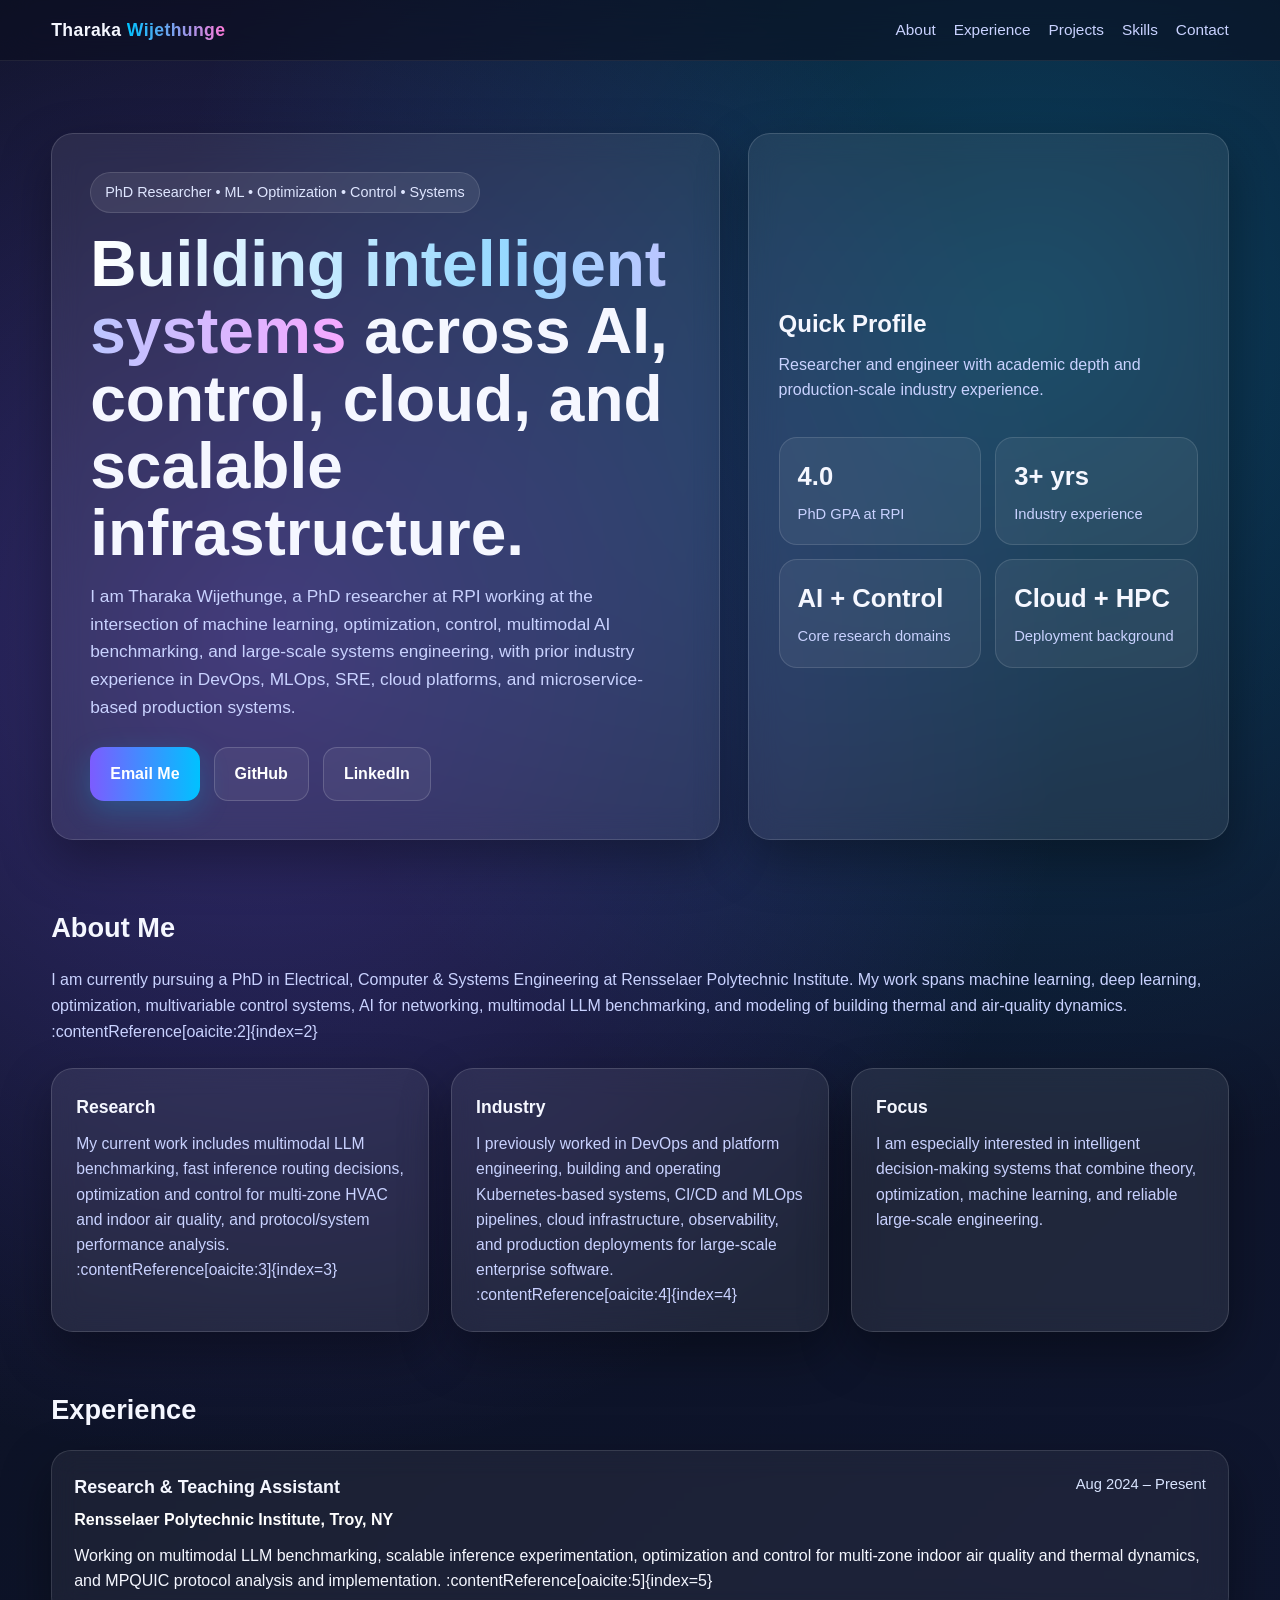
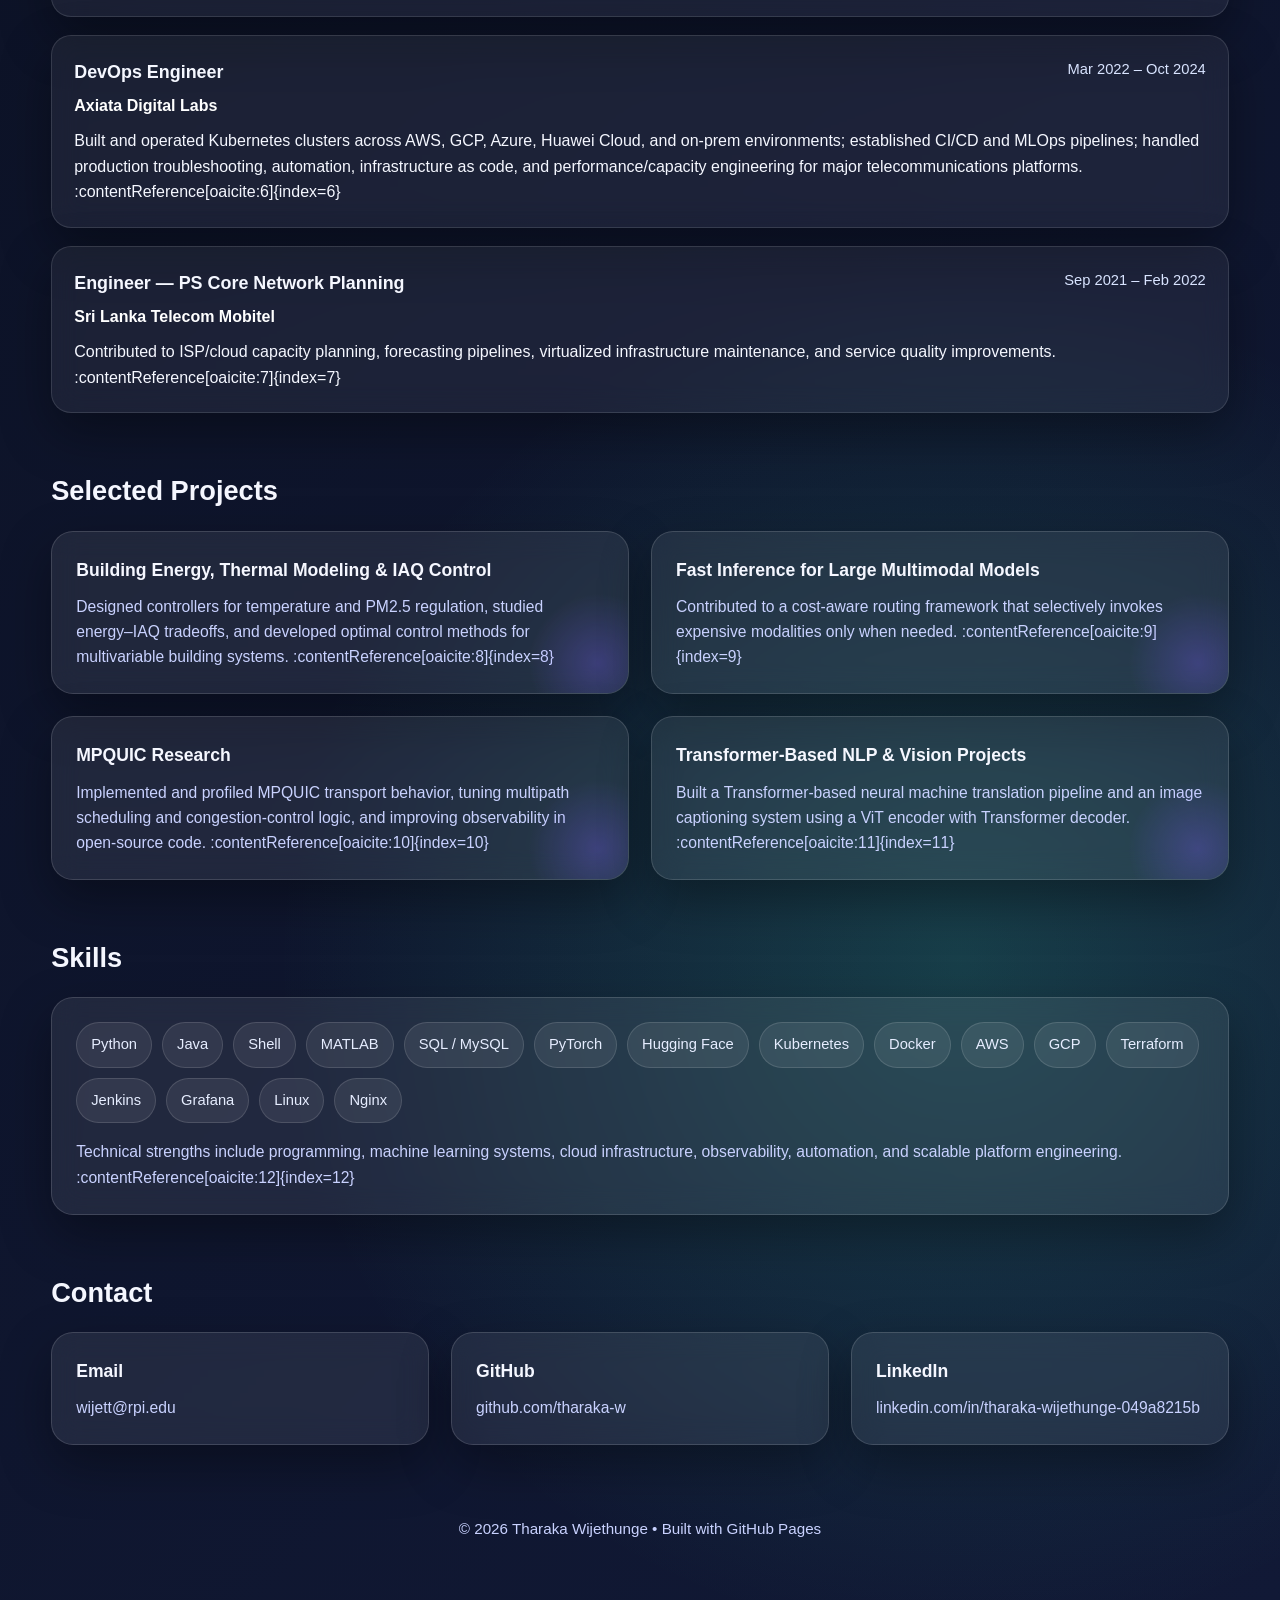
==== index.html @ ed86c592 "Create index.html" ====
<!DOCTYPE html>
<html lang="en">
<head>
  <meta charset="UTF-8" />
  <meta name="viewport" content="width=device-width, initial-scale=1.0" />
  <title>Tharaka Wijethunge | PhD Researcher</title>
  <meta name="description" content="Tharaka Wijethunge - PhD Researcher in machine learning, optimization, control, systems, and scalable AI/cloud platforms." />
  <style>
    * {
      margin: 0;
      padding: 0;
      box-sizing: border-box;
    }

    :root {
      --bg1: #0b1020;
      --bg2: #111936;
      --card: rgba(255, 255, 255, 0.08);
      --card-border: rgba(255, 255, 255, 0.14);
      --text: #f5f7ff;
      --muted: #c9d2ff;
      --accent1: #7c5cff;
      --accent2: #00c2ff;
      --accent3: #3cf2b8;
      --accent4: #ff7ad9;
      --shadow: 0 20px 50px rgba(0, 0, 0, 0.35);
      --radius: 22px;
      --maxw: 1180px;
    }

    body {
      font-family: Arial, Helvetica, sans-serif;
      color: var(--text);
      background:
        radial-gradient(circle at 20% 20%, rgba(124,92,255,0.35), transparent 30%),
        radial-gradient(circle at 80% 10%, rgba(0,194,255,0.25), transparent 28%),
        radial-gradient(circle at 75% 80%, rgba(60,242,184,0.18), transparent 25%),
        linear-gradient(135deg, var(--bg1), var(--bg2));
      min-height: 100vh;
      line-height: 1.6;
    }

    a {
      color: inherit;
      text-decoration: none;
    }

    .container {
      width: min(92%, var(--maxw));
      margin: 0 auto;
    }

    .nav {
      position: sticky;
      top: 0;
      z-index: 20;
      backdrop-filter: blur(16px);
      background: rgba(10, 14, 30, 0.55);
      border-bottom: 1px solid rgba(255,255,255,0.08);
    }

    .nav-inner {
      display: flex;
      justify-content: space-between;
      align-items: center;
      padding: 16px 0;
    }

    .brand {
      font-size: 1.1rem;
      font-weight: 700;
      letter-spacing: 0.4px;
    }

    .brand span {
      background: linear-gradient(90deg, var(--accent2), var(--accent4));
      -webkit-background-clip: text;
      -webkit-text-fill-color: transparent;
      background-clip: text;
    }

    .nav-links {
      display: flex;
      gap: 18px;
      flex-wrap: wrap;
      font-size: 0.96rem;
      color: var(--muted);
    }

    .nav-links a:hover {
      color: white;
    }

    .hero {
      padding: 72px 0 38px;
    }

    .hero-grid {
      display: grid;
      grid-template-columns: 1.25fr 0.9fr;
      gap: 28px;
      align-items: stretch;
    }

    .glass {
      background: var(--card);
      border: 1px solid var(--card-border);
      border-radius: var(--radius);
      box-shadow: var(--shadow);
      backdrop-filter: blur(14px);
    }

    .hero-card {
      padding: 38px;
    }

    .eyebrow {
      display: inline-block;
      padding: 8px 14px;
      border-radius: 999px;
      background: rgba(255,255,255,0.08);
      border: 1px solid rgba(255,255,255,0.12);
      color: #dfe6ff;
      font-size: 0.9rem;
      margin-bottom: 18px;
    }

    h1 {
      font-size: clamp(2.2rem, 5vw, 4.3rem);
      line-height: 1.05;
      margin-bottom: 16px;
    }

    .gradient {
      background: linear-gradient(90deg, #ffffff, #96d8ff, #f6a8ff);
      -webkit-background-clip: text;
      -webkit-text-fill-color: transparent;
      background-clip: text;
    }

    .subtitle {
      font-size: 1.08rem;
      color: var(--muted);
      max-width: 760px;
      margin-bottom: 26px;
    }

    .hero-buttons {
      display: flex;
      gap: 14px;
      flex-wrap: wrap;
      margin-top: 22px;
    }

    .btn {
      padding: 13px 20px;
      border-radius: 14px;
      font-weight: 700;
      display: inline-flex;
      align-items: center;
      gap: 8px;
      transition: 0.2s ease;
    }

    .btn-primary {
      background: linear-gradient(90deg, var(--accent1), var(--accent2));
      color: white;
      box-shadow: 0 10px 30px rgba(0, 194, 255, 0.22);
    }

    .btn-secondary {
      border: 1px solid rgba(255,255,255,0.16);
      background: rgba(255,255,255,0.06);
      color: white;
    }

    .btn:hover {
      transform: translateY(-2px);
    }

    .stats-card {
      padding: 30px;
      display: grid;
      align-content: center;
    }

    .mini-grid {
      display: grid;
      grid-template-columns: 1fr 1fr;
      gap: 14px;
      margin-top: 16px;
    }

    .mini {
      background: rgba(255,255,255,0.06);
      border: 1px solid rgba(255,255,255,0.12);
      border-radius: 18px;
      padding: 18px;
    }

    .mini h3 {
      font-size: 1.6rem;
      margin-bottom: 6px;
    }

    .mini p {
      color: var(--muted);
      font-size: 0.92rem;
    }

    .section {
      padding: 28px 0;
    }

    .section-title {
      font-size: 1.7rem;
      margin-bottom: 18px;
    }

    .section-sub {
      color: var(--muted);
      margin-bottom: 24px;
    }

    .grid-3 {
      display: grid;
      grid-template-columns: repeat(3, 1fr);
      gap: 22px;
    }

    .grid-2 {
      display: grid;
      grid-template-columns: repeat(2, 1fr);
      gap: 22px;
    }

    .card {
      padding: 24px;
    }

    .card h3 {
      margin-bottom: 10px;
      font-size: 1.1rem;
    }

    .card p, .card li {
      color: var(--muted);
      font-size: 0.98rem;
    }

    .card ul {
      padding-left: 18px;
      margin-top: 8px;
    }

    .timeline-item {
      padding: 22px;
      border-radius: 20px;
      background: rgba(255,255,255,0.06);
      border: 1px solid rgba(255,255,255,0.12);
    }

    .timeline-item + .timeline-item {
      margin-top: 18px;
    }

    .role {
      display: flex;
      justify-content: space-between;
      gap: 20px;
      flex-wrap: wrap;
      margin-bottom: 6px;
    }

    .role h3 {
      font-size: 1.12rem;
    }

    .role span {
      color: #d9e4ff;
      font-size: 0.92rem;
    }

    .org {
      color: #ffffff;
      font-weight: 700;
      margin-bottom: 10px;
    }

    .chips {
      display: flex;
      flex-wrap: wrap;
      gap: 10px;
    }

    .chip {
      padding: 10px 14px;
      border-radius: 999px;
      background: rgba(255,255,255,0.08);
      border: 1px solid rgba(255,255,255,0.13);
      color: #e6edff;
      font-size: 0.92rem;
    }

    .project {
      position: relative;
      overflow: hidden;
    }

    .project::after {
      content: "";
      position: absolute;
      inset: auto -40px -40px auto;
      width: 140px;
      height: 140px;
      background: radial-gradient(circle, rgba(124,92,255,0.28), transparent 70%);
      pointer-events: none;
    }

    .footer {
      padding: 44px 0 60px;
      text-align: center;
      color: var(--muted);
      font-size: 0.95rem;
    }

    @media (max-width: 920px) {
      .hero-grid,
      .grid-3,
      .grid-2 {
        grid-template-columns: 1fr;
      }

      .hero-card,
      .stats-card {
        padding: 26px;
      }

      .nav-inner {
        gap: 14px;
        flex-direction: column;
        align-items: flex-start;
      }
    }
  </style>
</head>
<body>

  <nav class="nav">
    <div class="container nav-inner">
      <div class="brand">Tharaka <span>Wijethunge</span></div>
      <div class="nav-links">
        <a href="#about">About</a>
        <a href="#experience">Experience</a>
        <a href="#projects">Projects</a>
        <a href="#skills">Skills</a>
        <a href="#contact">Contact</a>
      </div>
    </div>
  </nav>

  <header class="hero">
    <div class="container hero-grid">
      <div class="glass hero-card">
        <div class="eyebrow">PhD Researcher • ML • Optimization • Control • Systems</div>
        <h1><span class="gradient">Building intelligent systems</span> across AI, control, cloud, and scalable infrastructure.</h1>
        <p class="subtitle">
          I am Tharaka Wijethunge, a PhD researcher at RPI working at the intersection of machine learning,
          optimization, control, multimodal AI benchmarking, and large-scale systems engineering, with prior
          industry experience in DevOps, MLOps, SRE, cloud platforms, and microservice-based production systems.
        </p>
        <div class="hero-buttons">
          <a class="btn btn-primary" href="mailto:wijett@rpi.edu">Email Me</a>
          <a class="btn btn-secondary" href="https://github.com/tharaka-w" target="_blank">GitHub</a>
          <a class="btn btn-secondary" href="https://linkedin.com/in/tharaka-wijethunge-049a8215b" target="_blank">LinkedIn</a>
        </div>
      </div>

      <div class="glass stats-card">
        <h2 style="font-size:1.5rem; margin-bottom:8px;">Quick Profile</h2>
        <p style="color: var(--muted); margin-bottom:18px;">
          Researcher and engineer with academic depth and production-scale industry experience.
        </p>
        <div class="mini-grid">
          <div class="mini">
            <h3>4.0</h3>
            <p>PhD GPA at RPI</p>
          </div>
          <div class="mini">
            <h3>3+ yrs</h3>
            <p>Industry experience</p>
          </div>
          <div class="mini">
            <h3>AI + Control</h3>
            <p>Core research domains</p>
          </div>
          <div class="mini">
            <h3>Cloud + HPC</h3>
            <p>Deployment background</p>
          </div>
        </div>
      </div>
    </div>
  </header>

  <section class="section" id="about">
    <div class="container">
      <h2 class="section-title">About Me</h2>
      <p class="section-sub">
        I am currently pursuing a PhD in Electrical, Computer & Systems Engineering at Rensselaer Polytechnic Institute.
        My work spans machine learning, deep learning, optimization, multivariable control systems, AI for networking,
        multimodal LLM benchmarking, and modeling of building thermal and air-quality dynamics. :contentReference[oaicite:2]{index=2}
      </p>

      <div class="grid-3">
        <div class="glass card">
          <h3>Research</h3>
          <p>
            My current work includes multimodal LLM benchmarking, fast inference routing decisions, optimization and control
            for multi-zone HVAC and indoor air quality, and protocol/system performance analysis. :contentReference[oaicite:3]{index=3}
          </p>
        </div>
        <div class="glass card">
          <h3>Industry</h3>
          <p>
            I previously worked in DevOps and platform engineering, building and operating Kubernetes-based systems,
            CI/CD and MLOps pipelines, cloud infrastructure, observability, and production deployments for large-scale
            enterprise software. :contentReference[oaicite:4]{index=4}
          </p>
        </div>
        <div class="glass card">
          <h3>Focus</h3>
          <p>
            I am especially interested in intelligent decision-making systems that combine theory, optimization,
            machine learning, and reliable large-scale engineering.
          </p>
        </div>
      </div>
    </div>
  </section>

  <section class="section" id="experience">
    <div class="container">
      <h2 class="section-title">Experience</h2>

      <div class="timeline-item glass">
        <div class="role">
          <h3>Research & Teaching Assistant</h3>
          <span>Aug 2024 – Present</span>
        </div>
        <div class="org">Rensselaer Polytechnic Institute, Troy, NY</div>
        <p>
          Working on multimodal LLM benchmarking, scalable inference experimentation, optimization and control
          for multi-zone indoor air quality and thermal dynamics, and MPQUIC protocol analysis and implementation. :contentReference[oaicite:5]{index=5}
        </p>
      </div>

      <div class="timeline-item glass">
        <div class="role">
          <h3>DevOps Engineer</h3>
          <span>Mar 2022 – Oct 2024</span>
        </div>
        <div class="org">Axiata Digital Labs</div>
        <p>
          Built and operated Kubernetes clusters across AWS, GCP, Azure, Huawei Cloud, and on-prem environments;
          established CI/CD and MLOps pipelines; handled production troubleshooting, automation, infrastructure as code,
          and performance/capacity engineering for major telecommunications platforms. :contentReference[oaicite:6]{index=6}
        </p>
      </div>

      <div class="timeline-item glass">
        <div class="role">
          <h3>Engineer — PS Core Network Planning</h3>
          <span>Sep 2021 – Feb 2022</span>
        </div>
        <div class="org">Sri Lanka Telecom Mobitel</div>
        <p>
          Contributed to ISP/cloud capacity planning, forecasting pipelines, virtualized infrastructure maintenance,
          and service quality improvements. :contentReference[oaicite:7]{index=7}
        </p>
      </div>
    </div>
  </section>

  <section class="section" id="projects">
    <div class="container">
      <h2 class="section-title">Selected Projects</h2>
      <div class="grid-2">
        <div class="glass card project">
          <h3>Building Energy, Thermal Modeling & IAQ Control</h3>
          <p>
            Designed controllers for temperature and PM2.5 regulation, studied energy–IAQ tradeoffs,
            and developed optimal control methods for multivariable building systems. :contentReference[oaicite:8]{index=8}
          </p>
        </div>

        <div class="glass card project">
          <h3>Fast Inference for Large Multimodal Models</h3>
          <p>
            Contributed to a cost-aware routing framework that selectively invokes expensive modalities only when needed. :contentReference[oaicite:9]{index=9}
          </p>
        </div>

        <div class="glass card project">
          <h3>MPQUIC Research</h3>
          <p>
            Implemented and profiled MPQUIC transport behavior, tuning multipath scheduling and congestion-control logic,
            and improving observability in open-source code. :contentReference[oaicite:10]{index=10}
          </p>
        </div>

        <div class="glass card project">
          <h3>Transformer-Based NLP & Vision Projects</h3>
          <p>
            Built a Transformer-based neural machine translation pipeline and an image captioning system using
            a ViT encoder with Transformer decoder. :contentReference[oaicite:11]{index=11}
          </p>
        </div>
      </div>
    </div>
  </section>

  <section class="section" id="skills">
    <div class="container">
      <h2 class="section-title">Skills</h2>
      <div class="glass card">
        <div class="chips">
          <span class="chip">Python</span>
          <span class="chip">Java</span>
          <span class="chip">Shell</span>
          <span class="chip">MATLAB</span>
          <span class="chip">SQL / MySQL</span>
          <span class="chip">PyTorch</span>
          <span class="chip">Hugging Face</span>
          <span class="chip">Kubernetes</span>
          <span class="chip">Docker</span>
          <span class="chip">AWS</span>
          <span class="chip">GCP</span>
          <span class="chip">Terraform</span>
          <span class="chip">Jenkins</span>
          <span class="chip">Grafana</span>
          <span class="chip">Linux</span>
          <span class="chip">Nginx</span>
        </div>
        <p style="margin-top:16px;">
          Technical strengths include programming, machine learning systems, cloud infrastructure, observability,
          automation, and scalable platform engineering. :contentReference[oaicite:12]{index=12}
        </p>
      </div>
    </div>
  </section>

  <section class="section" id="contact">
    <div class="container">
      <h2 class="section-title">Contact</h2>
      <div class="grid-3">
        <div class="glass card">
          <h3>Email</h3>
          <p><a href="mailto:wijett@rpi.edu">wijett@rpi.edu</a></p>
        </div>
        <div class="glass card">
          <h3>GitHub</h3>
          <p><a href="https://github.com/tharaka-w" target="_blank">github.com/tharaka-w</a></p>
        </div>
        <div class="glass card">
          <h3>LinkedIn</h3>
          <p><a href="https://linkedin.com/in/tharaka-wijethunge-049a8215b" target="_blank">linkedin.com/in/tharaka-wijethunge-049a8215b</a></p>
        </div>
      </div>
    </div>
  </section>

  <footer class="footer">
    <div class="container">
      © 2026 Tharaka Wijethunge • Built with GitHub Pages
    </div>
  </footer>

</body>
</html>
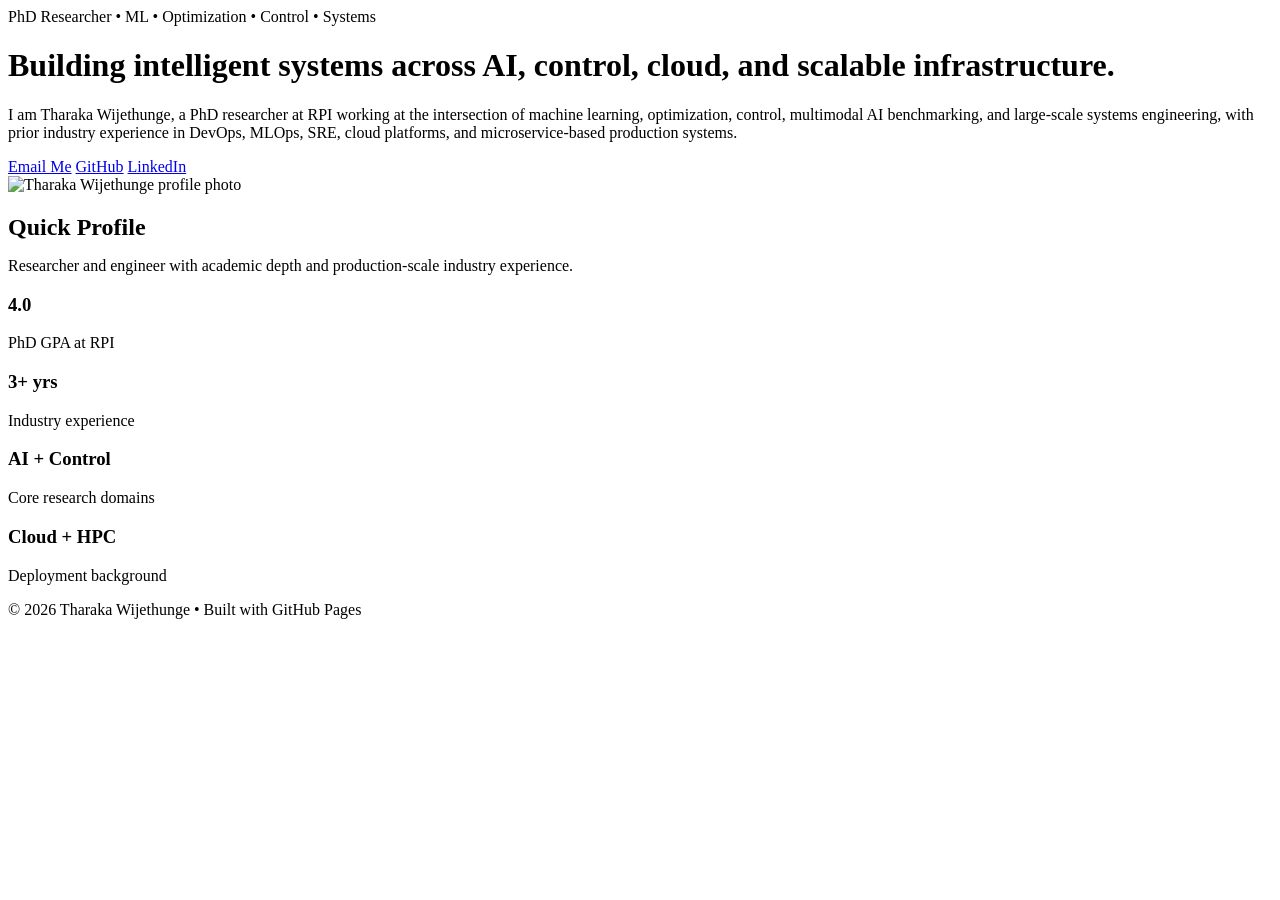
==== commit c2cd3a3f: "Add files via upload" ====
--- a/index.html
+++ b/index.html
@@ -4,360 +4,11 @@
   <meta charset="UTF-8" />
   <meta name="viewport" content="width=device-width, initial-scale=1.0" />
   <title>Tharaka Wijethunge | PhD Researcher</title>
-  <meta name="description" content="Tharaka Wijethunge - PhD Researcher in machine learning, optimization, control, systems, and scalable AI/cloud platforms." />
-  <style>
-    * {
-      margin: 0;
-      padding: 0;
-      box-sizing: border-box;
-    }
-
-    :root {
-      --bg1: #0b1020;
-      --bg2: #111936;
-      --card: rgba(255, 255, 255, 0.08);
-      --card-border: rgba(255, 255, 255, 0.14);
-      --text: #f5f7ff;
-      --muted: #c9d2ff;
-      --accent1: #7c5cff;
-      --accent2: #00c2ff;
-      --accent3: #3cf2b8;
-      --accent4: #ff7ad9;
-      --shadow: 0 20px 50px rgba(0, 0, 0, 0.35);
-      --radius: 22px;
-      --maxw: 1180px;
-    }
-
-    body {
-      font-family: Arial, Helvetica, sans-serif;
-      color: var(--text);
-      background:
-        radial-gradient(circle at 20% 20%, rgba(124,92,255,0.35), transparent 30%),
-        radial-gradient(circle at 80% 10%, rgba(0,194,255,0.25), transparent 28%),
-        radial-gradient(circle at 75% 80%, rgba(60,242,184,0.18), transparent 25%),
-        linear-gradient(135deg, var(--bg1), var(--bg2));
-      min-height: 100vh;
-      line-height: 1.6;
-    }
-
-    a {
-      color: inherit;
-      text-decoration: none;
-    }
-
-    .container {
-      width: min(92%, var(--maxw));
-      margin: 0 auto;
-    }
-
-    .nav {
-      position: sticky;
-      top: 0;
-      z-index: 20;
-      backdrop-filter: blur(16px);
-      background: rgba(10, 14, 30, 0.55);
-      border-bottom: 1px solid rgba(255,255,255,0.08);
-    }
-
-    .nav-inner {
-      display: flex;
-      justify-content: space-between;
-      align-items: center;
-      padding: 16px 0;
-    }
-
-    .brand {
-      font-size: 1.1rem;
-      font-weight: 700;
-      letter-spacing: 0.4px;
-    }
-
-    .brand span {
-      background: linear-gradient(90deg, var(--accent2), var(--accent4));
-      -webkit-background-clip: text;
-      -webkit-text-fill-color: transparent;
-      background-clip: text;
-    }
-
-    .nav-links {
-      display: flex;
-      gap: 18px;
-      flex-wrap: wrap;
-      font-size: 0.96rem;
-      color: var(--muted);
-    }
-
-    .nav-links a:hover {
-      color: white;
-    }
-
-    .hero {
-      padding: 72px 0 38px;
-    }
-
-    .hero-grid {
-      display: grid;
-      grid-template-columns: 1.25fr 0.9fr;
-      gap: 28px;
-      align-items: stretch;
-    }
-
-    .glass {
-      background: var(--card);
-      border: 1px solid var(--card-border);
-      border-radius: var(--radius);
-      box-shadow: var(--shadow);
-      backdrop-filter: blur(14px);
-    }
-
-    .hero-card {
-      padding: 38px;
-    }
-
-    .eyebrow {
-      display: inline-block;
-      padding: 8px 14px;
-      border-radius: 999px;
-      background: rgba(255,255,255,0.08);
-      border: 1px solid rgba(255,255,255,0.12);
-      color: #dfe6ff;
-      font-size: 0.9rem;
-      margin-bottom: 18px;
-    }
-
-    h1 {
-      font-size: clamp(2.2rem, 5vw, 4.3rem);
-      line-height: 1.05;
-      margin-bottom: 16px;
-    }
-
-    .gradient {
-      background: linear-gradient(90deg, #ffffff, #96d8ff, #f6a8ff);
-      -webkit-background-clip: text;
-      -webkit-text-fill-color: transparent;
-      background-clip: text;
-    }
-
-    .subtitle {
-      font-size: 1.08rem;
-      color: var(--muted);
-      max-width: 760px;
-      margin-bottom: 26px;
-    }
-
-    .hero-buttons {
-      display: flex;
-      gap: 14px;
-      flex-wrap: wrap;
-      margin-top: 22px;
-    }
-
-    .btn {
-      padding: 13px 20px;
-      border-radius: 14px;
-      font-weight: 700;
-      display: inline-flex;
-      align-items: center;
-      gap: 8px;
-      transition: 0.2s ease;
-    }
-
-    .btn-primary {
-      background: linear-gradient(90deg, var(--accent1), var(--accent2));
-      color: white;
-      box-shadow: 0 10px 30px rgba(0, 194, 255, 0.22);
-    }
-
-    .btn-secondary {
-      border: 1px solid rgba(255,255,255,0.16);
-      background: rgba(255,255,255,0.06);
-      color: white;
-    }
-
-    .btn:hover {
-      transform: translateY(-2px);
-    }
-
-    .stats-card {
-      padding: 30px;
-      display: grid;
-      align-content: center;
-    }
-
-    .mini-grid {
-      display: grid;
-      grid-template-columns: 1fr 1fr;
-      gap: 14px;
-      margin-top: 16px;
-    }
-
-    .mini {
-      background: rgba(255,255,255,0.06);
-      border: 1px solid rgba(255,255,255,0.12);
-      border-radius: 18px;
-      padding: 18px;
-    }
-
-    .mini h3 {
-      font-size: 1.6rem;
-      margin-bottom: 6px;
-    }
-
-    .mini p {
-      color: var(--muted);
-      font-size: 0.92rem;
-    }
-
-    .section {
-      padding: 28px 0;
-    }
-
-    .section-title {
-      font-size: 1.7rem;
-      margin-bottom: 18px;
-    }
-
-    .section-sub {
-      color: var(--muted);
-      margin-bottom: 24px;
-    }
-
-    .grid-3 {
-      display: grid;
-      grid-template-columns: repeat(3, 1fr);
-      gap: 22px;
-    }
-
-    .grid-2 {
-      display: grid;
-      grid-template-columns: repeat(2, 1fr);
-      gap: 22px;
-    }
-
-    .card {
-      padding: 24px;
-    }
-
-    .card h3 {
-      margin-bottom: 10px;
-      font-size: 1.1rem;
-    }
-
-    .card p, .card li {
-      color: var(--muted);
-      font-size: 0.98rem;
-    }
-
-    .card ul {
-      padding-left: 18px;
-      margin-top: 8px;
-    }
-
-    .timeline-item {
-      padding: 22px;
-      border-radius: 20px;
-      background: rgba(255,255,255,0.06);
-      border: 1px solid rgba(255,255,255,0.12);
-    }
-
-    .timeline-item + .timeline-item {
-      margin-top: 18px;
-    }
-
-    .role {
-      display: flex;
-      justify-content: space-between;
-      gap: 20px;
-      flex-wrap: wrap;
-      margin-bottom: 6px;
-    }
-
-    .role h3 {
-      font-size: 1.12rem;
-    }
-
-    .role span {
-      color: #d9e4ff;
-      font-size: 0.92rem;
-    }
-
-    .org {
-      color: #ffffff;
-      font-weight: 700;
-      margin-bottom: 10px;
-    }
-
-    .chips {
-      display: flex;
-      flex-wrap: wrap;
-      gap: 10px;
-    }
-
-    .chip {
-      padding: 10px 14px;
-      border-radius: 999px;
-      background: rgba(255,255,255,0.08);
-      border: 1px solid rgba(255,255,255,0.13);
-      color: #e6edff;
-      font-size: 0.92rem;
-    }
-
-    .project {
-      position: relative;
-      overflow: hidden;
-    }
-
-    .project::after {
-      content: "";
-      position: absolute;
-      inset: auto -40px -40px auto;
-      width: 140px;
-      height: 140px;
-      background: radial-gradient(circle, rgba(124,92,255,0.28), transparent 70%);
-      pointer-events: none;
-    }
-
-    .footer {
-      padding: 44px 0 60px;
-      text-align: center;
-      color: var(--muted);
-      font-size: 0.95rem;
-    }
-
-    @media (max-width: 920px) {
-      .hero-grid,
-      .grid-3,
-      .grid-2 {
-        grid-template-columns: 1fr;
-      }
-
-      .hero-card,
-      .stats-card {
-        padding: 26px;
-      }
-
-      .nav-inner {
-        gap: 14px;
-        flex-direction: column;
-        align-items: flex-start;
-      }
-    }
-  </style>
+  <meta name="description" content="Tharaka Wijethunge - PhD researcher in machine learning, optimization, control, systems, cloud, and scalable infrastructure." />
+  <link rel="stylesheet" href="css/styles.css" />
 </head>
 <body>
-
-  <nav class="nav">
-    <div class="container nav-inner">
-      <div class="brand">Tharaka <span>Wijethunge</span></div>
-      <div class="nav-links">
-        <a href="#about">About</a>
-        <a href="#experience">Experience</a>
-        <a href="#projects">Projects</a>
-        <a href="#skills">Skills</a>
-        <a href="#contact">Contact</a>
-      </div>
-    </div>
-  </nav>
+  <div id="site-nav"></div>
 
   <header class="hero">
     <div class="container hero-grid">
@@ -371,210 +22,48 @@
         </p>
         <div class="hero-buttons">
           <a class="btn btn-primary" href="mailto:wijett@rpi.edu">Email Me</a>
-          <a class="btn btn-secondary" href="https://github.com/tharaka-w" target="_blank">GitHub</a>
-          <a class="btn btn-secondary" href="https://linkedin.com/in/tharaka-wijethunge-049a8215b" target="_blank">LinkedIn</a>
+          <a class="btn btn-secondary" href="https://github.com/tharaka-w" target="_blank" rel="noopener">GitHub</a>
+          <a class="btn btn-secondary" href="https://linkedin.com/in/tharaka-wijethunge-049a8215b" target="_blank" rel="noopener">LinkedIn</a>
         </div>
       </div>
 
-      <div class="glass stats-card">
-        <h2 style="font-size:1.5rem; margin-bottom:8px;">Quick Profile</h2>
-        <p style="color: var(--muted); margin-bottom:18px;">
-          Researcher and engineer with academic depth and production-scale industry experience.
-        </p>
-        <div class="mini-grid">
-          <div class="mini">
-            <h3>4.0</h3>
-            <p>PhD GPA at RPI</p>
-          </div>
-          <div class="mini">
-            <h3>3+ yrs</h3>
-            <p>Industry experience</p>
-          </div>
-          <div class="mini">
-            <h3>AI + Control</h3>
-            <p>Core research domains</p>
-          </div>
-          <div class="mini">
-            <h3>Cloud + HPC</h3>
-            <p>Deployment background</p>
+      <div class="glass profile-card">
+        <div class="profile-photo-wrap">
+          <img class="profile-photo" src="assets/me.jpeg" alt="Tharaka Wijethunge profile photo" />
+        </div>
+        <div>
+          <h2 style="font-size:1.5rem; margin-bottom:8px;">Quick Profile</h2>
+          <p style="color: var(--muted); margin-bottom:18px;">
+            Researcher and engineer with academic depth and production-scale industry experience.
+          </p>
+          <div class="mini-grid">
+            <div class="mini">
+              <h3>4.0</h3>
+              <p>PhD GPA at RPI</p>
+            </div>
+            <div class="mini">
+              <h3>3+ yrs</h3>
+              <p>Industry experience</p>
+            </div>
+            <div class="mini">
+              <h3>AI + Control</h3>
+              <p>Core research domains</p>
+            </div>
+            <div class="mini">
+              <h3>Cloud + HPC</h3>
+              <p>Deployment background</p>
+            </div>
           </div>
         </div>
       </div>
     </div>
   </header>
 
-  <section class="section" id="about">
-    <div class="container">
-      <h2 class="section-title">About Me</h2>
-      <p class="section-sub">
-        I am currently pursuing a PhD in Electrical, Computer & Systems Engineering at Rensselaer Polytechnic Institute.
-        My work spans machine learning, deep learning, optimization, multivariable control systems, AI for networking,
-        multimodal LLM benchmarking, and modeling of building thermal and air-quality dynamics. :contentReference[oaicite:2]{index=2}
-      </p>
-
-      <div class="grid-3">
-        <div class="glass card">
-          <h3>Research</h3>
-          <p>
-            My current work includes multimodal LLM benchmarking, fast inference routing decisions, optimization and control
-            for multi-zone HVAC and indoor air quality, and protocol/system performance analysis. :contentReference[oaicite:3]{index=3}
-          </p>
-        </div>
-        <div class="glass card">
-          <h3>Industry</h3>
-          <p>
-            I previously worked in DevOps and platform engineering, building and operating Kubernetes-based systems,
-            CI/CD and MLOps pipelines, cloud infrastructure, observability, and production deployments for large-scale
-            enterprise software. :contentReference[oaicite:4]{index=4}
-          </p>
-        </div>
-        <div class="glass card">
-          <h3>Focus</h3>
-          <p>
-            I am especially interested in intelligent decision-making systems that combine theory, optimization,
-            machine learning, and reliable large-scale engineering.
-          </p>
-        </div>
-      </div>
-    </div>
-  </section>
-
-  <section class="section" id="experience">
-    <div class="container">
-      <h2 class="section-title">Experience</h2>
-
-      <div class="timeline-item glass">
-        <div class="role">
-          <h3>Research & Teaching Assistant</h3>
-          <span>Aug 2024 – Present</span>
-        </div>
-        <div class="org">Rensselaer Polytechnic Institute, Troy, NY</div>
-        <p>
-          Working on multimodal LLM benchmarking, scalable inference experimentation, optimization and control
-          for multi-zone indoor air quality and thermal dynamics, and MPQUIC protocol analysis and implementation. :contentReference[oaicite:5]{index=5}
-        </p>
-      </div>
-
-      <div class="timeline-item glass">
-        <div class="role">
-          <h3>DevOps Engineer</h3>
-          <span>Mar 2022 – Oct 2024</span>
-        </div>
-        <div class="org">Axiata Digital Labs</div>
-        <p>
-          Built and operated Kubernetes clusters across AWS, GCP, Azure, Huawei Cloud, and on-prem environments;
-          established CI/CD and MLOps pipelines; handled production troubleshooting, automation, infrastructure as code,
-          and performance/capacity engineering for major telecommunications platforms. :contentReference[oaicite:6]{index=6}
-        </p>
-      </div>
-
-      <div class="timeline-item glass">
-        <div class="role">
-          <h3>Engineer — PS Core Network Planning</h3>
-          <span>Sep 2021 – Feb 2022</span>
-        </div>
-        <div class="org">Sri Lanka Telecom Mobitel</div>
-        <p>
-          Contributed to ISP/cloud capacity planning, forecasting pipelines, virtualized infrastructure maintenance,
-          and service quality improvements. :contentReference[oaicite:7]{index=7}
-        </p>
-      </div>
-    </div>
-  </section>
-
-  <section class="section" id="projects">
-    <div class="container">
-      <h2 class="section-title">Selected Projects</h2>
-      <div class="grid-2">
-        <div class="glass card project">
-          <h3>Building Energy, Thermal Modeling & IAQ Control</h3>
-          <p>
-            Designed controllers for temperature and PM2.5 regulation, studied energy–IAQ tradeoffs,
-            and developed optimal control methods for multivariable building systems. :contentReference[oaicite:8]{index=8}
-          </p>
-        </div>
-
-        <div class="glass card project">
-          <h3>Fast Inference for Large Multimodal Models</h3>
-          <p>
-            Contributed to a cost-aware routing framework that selectively invokes expensive modalities only when needed. :contentReference[oaicite:9]{index=9}
-          </p>
-        </div>
-
-        <div class="glass card project">
-          <h3>MPQUIC Research</h3>
-          <p>
-            Implemented and profiled MPQUIC transport behavior, tuning multipath scheduling and congestion-control logic,
-            and improving observability in open-source code. :contentReference[oaicite:10]{index=10}
-          </p>
-        </div>
-
-        <div class="glass card project">
-          <h3>Transformer-Based NLP & Vision Projects</h3>
-          <p>
-            Built a Transformer-based neural machine translation pipeline and an image captioning system using
-            a ViT encoder with Transformer decoder. :contentReference[oaicite:11]{index=11}
-          </p>
-        </div>
-      </div>
-    </div>
-  </section>
-
-  <section class="section" id="skills">
-    <div class="container">
-      <h2 class="section-title">Skills</h2>
-      <div class="glass card">
-        <div class="chips">
-          <span class="chip">Python</span>
-          <span class="chip">Java</span>
-          <span class="chip">Shell</span>
-          <span class="chip">MATLAB</span>
-          <span class="chip">SQL / MySQL</span>
-          <span class="chip">PyTorch</span>
-          <span class="chip">Hugging Face</span>
-          <span class="chip">Kubernetes</span>
-          <span class="chip">Docker</span>
-          <span class="chip">AWS</span>
-          <span class="chip">GCP</span>
-          <span class="chip">Terraform</span>
-          <span class="chip">Jenkins</span>
-          <span class="chip">Grafana</span>
-          <span class="chip">Linux</span>
-          <span class="chip">Nginx</span>
-        </div>
-        <p style="margin-top:16px;">
-          Technical strengths include programming, machine learning systems, cloud infrastructure, observability,
-          automation, and scalable platform engineering. :contentReference[oaicite:12]{index=12}
-        </p>
-      </div>
-    </div>
-  </section>
-
-  <section class="section" id="contact">
-    <div class="container">
-      <h2 class="section-title">Contact</h2>
-      <div class="grid-3">
-        <div class="glass card">
-          <h3>Email</h3>
-          <p><a href="mailto:wijett@rpi.edu">wijett@rpi.edu</a></p>
-        </div>
-        <div class="glass card">
-          <h3>GitHub</h3>
-          <p><a href="https://github.com/tharaka-w" target="_blank">github.com/tharaka-w</a></p>
-        </div>
-        <div class="glass card">
-          <h3>LinkedIn</h3>
-          <p><a href="https://linkedin.com/in/tharaka-wijethunge-049a8215b" target="_blank">linkedin.com/in/tharaka-wijethunge-049a8215b</a></p>
-        </div>
-      </div>
-    </div>
-  </section>
-
   <footer class="footer">
-    <div class="container">
-      © 2026 Tharaka Wijethunge • Built with GitHub Pages
-    </div>
+    <div class="container">© 2026 Tharaka Wijethunge • Built with GitHub Pages</div>
   </footer>
 
+  <script src="js/navbar.js"></script>
+  <script src="js/main.js"></script>
 </body>
 </html>
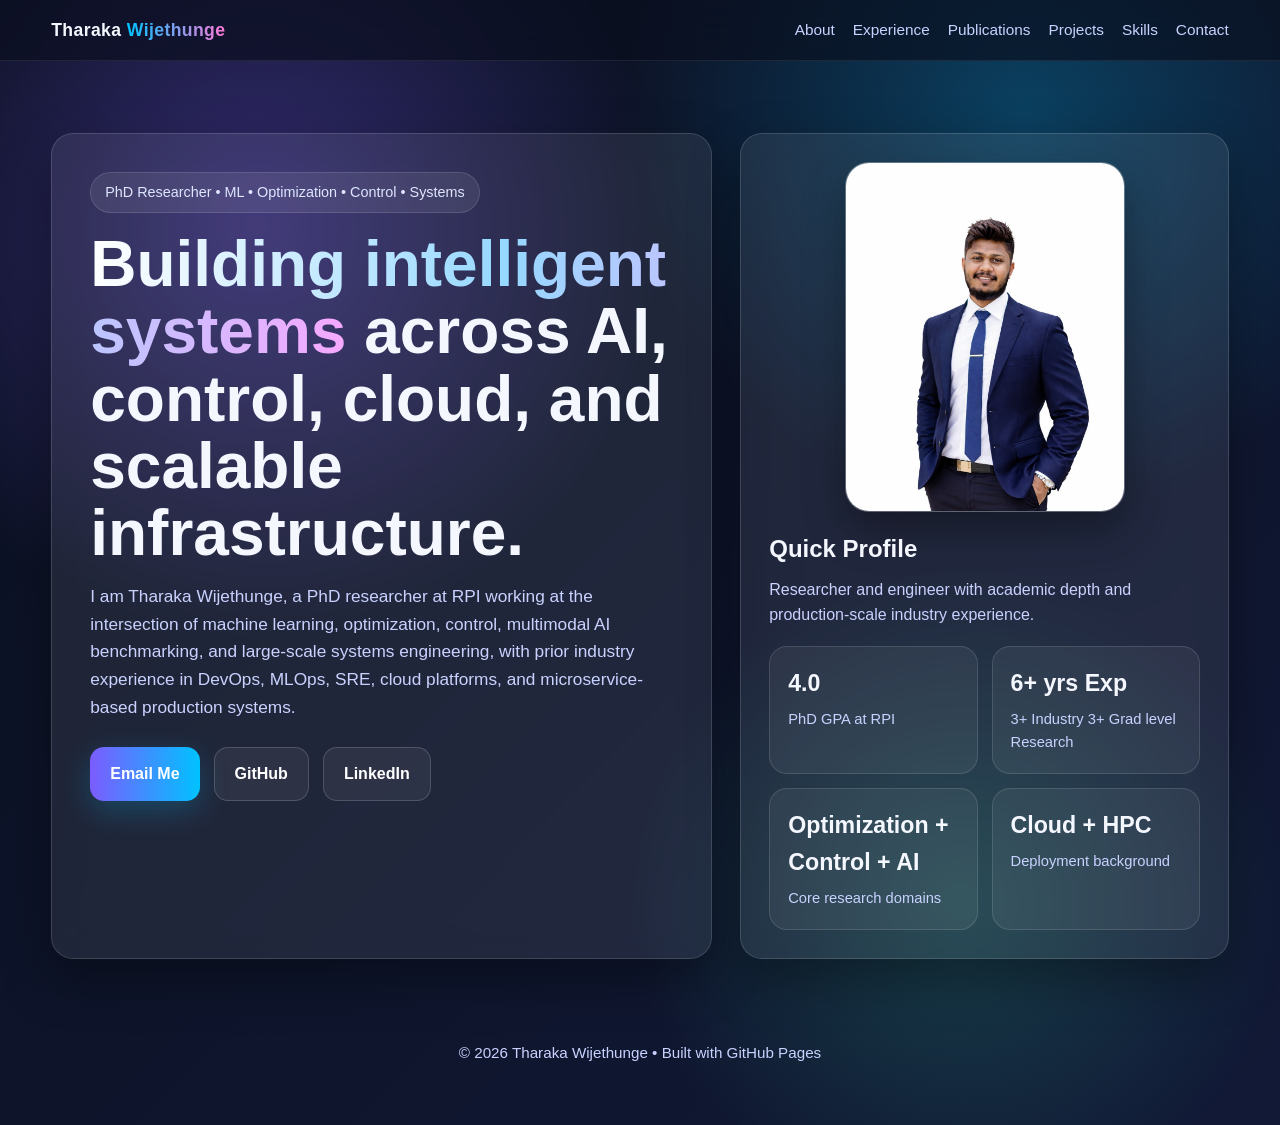
==== commit 71edf762: "Update index.html" ====
--- a/index.html
+++ b/index.html
@@ -42,11 +42,11 @@
               <p>PhD GPA at RPI</p>
             </div>
             <div class="mini">
-              <h3>3+ yrs</h3>
-              <p>Industry experience</p>
+              <h3>6+ yrs Exp</h3>
+              <p>3+ Industry 3+ Grad level Research</p>
             </div>
             <div class="mini">
-              <h3>AI + Control</h3>
+              <h3>Optimization + Control + AI</h3>
               <p>Core research domains</p>
             </div>
             <div class="mini">
--- a/css/styles.css
+++ b/css/styles.css
@@ -0,0 +1,367 @@
+* {
+  margin: 0;
+  padding: 0;
+  box-sizing: border-box;
+}
+
+:root {
+  --bg1: #0b1020;
+  --bg2: #111936;
+  --card: rgba(255, 255, 255, 0.08);
+  --card-border: rgba(255, 255, 255, 0.14);
+  --text: #f5f7ff;
+  --muted: #c9d2ff;
+  --accent1: #7c5cff;
+  --accent2: #00c2ff;
+  --accent3: #3cf2b8;
+  --accent4: #ff7ad9;
+  --shadow: 0 20px 50px rgba(0, 0, 0, 0.35);
+  --radius: 22px;
+  --maxw: 1180px;
+}
+
+body {
+  font-family: Arial, Helvetica, sans-serif;
+  color: var(--text);
+  background:
+    radial-gradient(circle at 20% 20%, rgba(124,92,255,0.35), transparent 30%),
+    radial-gradient(circle at 80% 10%, rgba(0,194,255,0.25), transparent 28%),
+    radial-gradient(circle at 75% 80%, rgba(60,242,184,0.18), transparent 25%),
+    linear-gradient(135deg, var(--bg1), var(--bg2));
+  min-height: 100vh;
+  line-height: 1.6;
+}
+
+a {
+  color: inherit;
+  text-decoration: none;
+}
+
+.container {
+  width: min(92%, var(--maxw));
+  margin: 0 auto;
+}
+
+.nav {
+  position: sticky;
+  top: 0;
+  z-index: 20;
+  backdrop-filter: blur(16px);
+  background: rgba(10, 14, 30, 0.65);
+  border-bottom: 1px solid rgba(255,255,255,0.08);
+}
+
+.nav-inner {
+  display: flex;
+  justify-content: space-between;
+  align-items: center;
+  padding: 16px 0;
+}
+
+.brand {
+  font-size: 1.1rem;
+  font-weight: 700;
+  letter-spacing: 0.4px;
+}
+
+.brand span {
+  background: linear-gradient(90deg, var(--accent2), var(--accent4));
+  -webkit-background-clip: text;
+  -webkit-text-fill-color: transparent;
+  background-clip: text;
+}
+
+.nav-links {
+  display: flex;
+  gap: 18px;
+  flex-wrap: wrap;
+  font-size: 0.96rem;
+  color: var(--muted);
+}
+
+.nav-links a:hover,
+.nav-links a.active {
+  color: white;
+}
+
+.hero {
+  padding: 72px 0 38px;
+}
+
+.hero-grid {
+  display: grid;
+  grid-template-columns: 1.15fr 0.85fr;
+  gap: 28px;
+  align-items: stretch;
+}
+
+.glass {
+  background: var(--card);
+  border: 1px solid var(--card-border);
+  border-radius: var(--radius);
+  box-shadow: var(--shadow);
+  backdrop-filter: blur(14px);
+}
+
+.hero-card {
+  padding: 38px;
+}
+
+.eyebrow {
+  display: inline-block;
+  padding: 8px 14px;
+  border-radius: 999px;
+  background: rgba(255,255,255,0.08);
+  border: 1px solid rgba(255,255,255,0.12);
+  color: #dfe6ff;
+  font-size: 0.9rem;
+  margin-bottom: 18px;
+}
+
+h1 {
+  font-size: clamp(2.2rem, 5vw, 4.1rem);
+  line-height: 1.05;
+  margin-bottom: 16px;
+}
+
+.gradient {
+  background: linear-gradient(90deg, #ffffff, #96d8ff, #f6a8ff);
+  -webkit-background-clip: text;
+  -webkit-text-fill-color: transparent;
+  background-clip: text;
+}
+
+.subtitle {
+  font-size: 1.08rem;
+  color: var(--muted);
+  max-width: 760px;
+  margin-bottom: 26px;
+}
+
+.hero-buttons {
+  display: flex;
+  gap: 14px;
+  flex-wrap: wrap;
+  margin-top: 22px;
+}
+
+.btn {
+  padding: 13px 20px;
+  border-radius: 14px;
+  font-weight: 700;
+  display: inline-flex;
+  align-items: center;
+  gap: 8px;
+  transition: 0.2s ease;
+}
+
+.btn-primary {
+  background: linear-gradient(90deg, var(--accent1), var(--accent2));
+  color: white;
+  box-shadow: 0 10px 30px rgba(0, 194, 255, 0.22);
+}
+
+.btn-secondary {
+  border: 1px solid rgba(255,255,255,0.16);
+  background: rgba(255,255,255,0.06);
+  color: white;
+}
+
+.btn:hover {
+  transform: translateY(-2px);
+}
+
+.profile-card {
+  padding: 28px;
+  display: grid;
+  gap: 18px;
+  align-content: center;
+}
+
+.profile-photo-wrap {
+  display: flex;
+  justify-content: center;
+}
+
+.profile-photo {
+  width: min(280px, 100%);
+  aspect-ratio: 4 / 5;
+  object-fit: cover;
+  object-position: center top;
+  border-radius: 24px;
+  border: 1px solid rgba(255,255,255,0.22);
+  box-shadow: 0 18px 40px rgba(0,0,0,0.35);
+  background: rgba(255,255,255,0.08);
+}
+
+.mini-grid {
+  display: grid;
+  grid-template-columns: 1fr 1fr;
+  gap: 14px;
+}
+
+.mini {
+  background: rgba(255,255,255,0.06);
+  border: 1px solid rgba(255,255,255,0.12);
+  border-radius: 18px;
+  padding: 18px;
+}
+
+.mini h3 {
+  font-size: 1.45rem;
+  margin-bottom: 6px;
+}
+
+.mini p {
+  color: var(--muted);
+  font-size: 0.92rem;
+}
+
+.section {
+  padding: 42px 0;
+}
+
+.page-section {
+  padding-top: 58px;
+  min-height: calc(100vh - 160px);
+}
+
+.section-title {
+  font-size: clamp(1.8rem, 4vw, 3rem);
+  margin-bottom: 14px;
+}
+
+.section-sub {
+  color: var(--muted);
+  margin-bottom: 24px;
+  max-width: 900px;
+}
+
+.grid-3 {
+  display: grid;
+  grid-template-columns: repeat(3, 1fr);
+  gap: 22px;
+}
+
+.grid-2 {
+  display: grid;
+  grid-template-columns: repeat(2, 1fr);
+  gap: 22px;
+}
+
+.card {
+  padding: 24px;
+  margin-bottom: 18px;
+}
+
+.card h3 {
+  margin-bottom: 10px;
+  font-size: 1.1rem;
+}
+
+.card p,
+.card li {
+  color: var(--muted);
+  font-size: 0.98rem;
+}
+
+.card ul {
+  padding-left: 18px;
+  margin-top: 8px;
+}
+
+.timeline-item {
+  padding: 22px;
+  border-radius: 20px;
+  background: rgba(255,255,255,0.06);
+  border: 1px solid rgba(255,255,255,0.12);
+}
+
+.timeline-item + .timeline-item {
+  margin-top: 18px;
+}
+
+.role {
+  display: flex;
+  justify-content: space-between;
+  gap: 20px;
+  flex-wrap: wrap;
+  margin-bottom: 6px;
+}
+
+.role h3 {
+  font-size: 1.12rem;
+}
+
+.role span {
+  color: #d9e4ff;
+  font-size: 0.92rem;
+}
+
+.org {
+  color: #ffffff;
+  font-weight: 700;
+  margin-bottom: 10px;
+}
+
+.chips {
+  display: flex;
+  flex-wrap: wrap;
+  gap: 10px;
+}
+
+.chip {
+  padding: 10px 14px;
+  border-radius: 999px;
+  background: rgba(255,255,255,0.08);
+  border: 1px solid rgba(255,255,255,0.13);
+  color: #e6edff;
+  font-size: 0.92rem;
+}
+
+.project {
+  position: relative;
+  overflow: hidden;
+}
+
+.project::after {
+  content: "";
+  position: absolute;
+  inset: auto -40px -40px auto;
+  width: 140px;
+  height: 140px;
+  background: radial-gradient(circle, rgba(124,92,255,0.28), transparent 70%);
+  pointer-events: none;
+}
+
+.pub-meta {
+  color: #ffffff;
+  font-weight: 700;
+  margin-bottom: 8px;
+}
+
+.footer {
+  padding: 44px 0 60px;
+  text-align: center;
+  color: var(--muted);
+  font-size: 0.95rem;
+}
+
+@media (max-width: 920px) {
+  .hero-grid,
+  .grid-3,
+  .grid-2 {
+    grid-template-columns: 1fr;
+  }
+
+  .hero-card,
+  .profile-card {
+    padding: 26px;
+  }
+
+  .nav-inner {
+    gap: 14px;
+    flex-direction: column;
+    align-items: flex-start;
+  }
+}
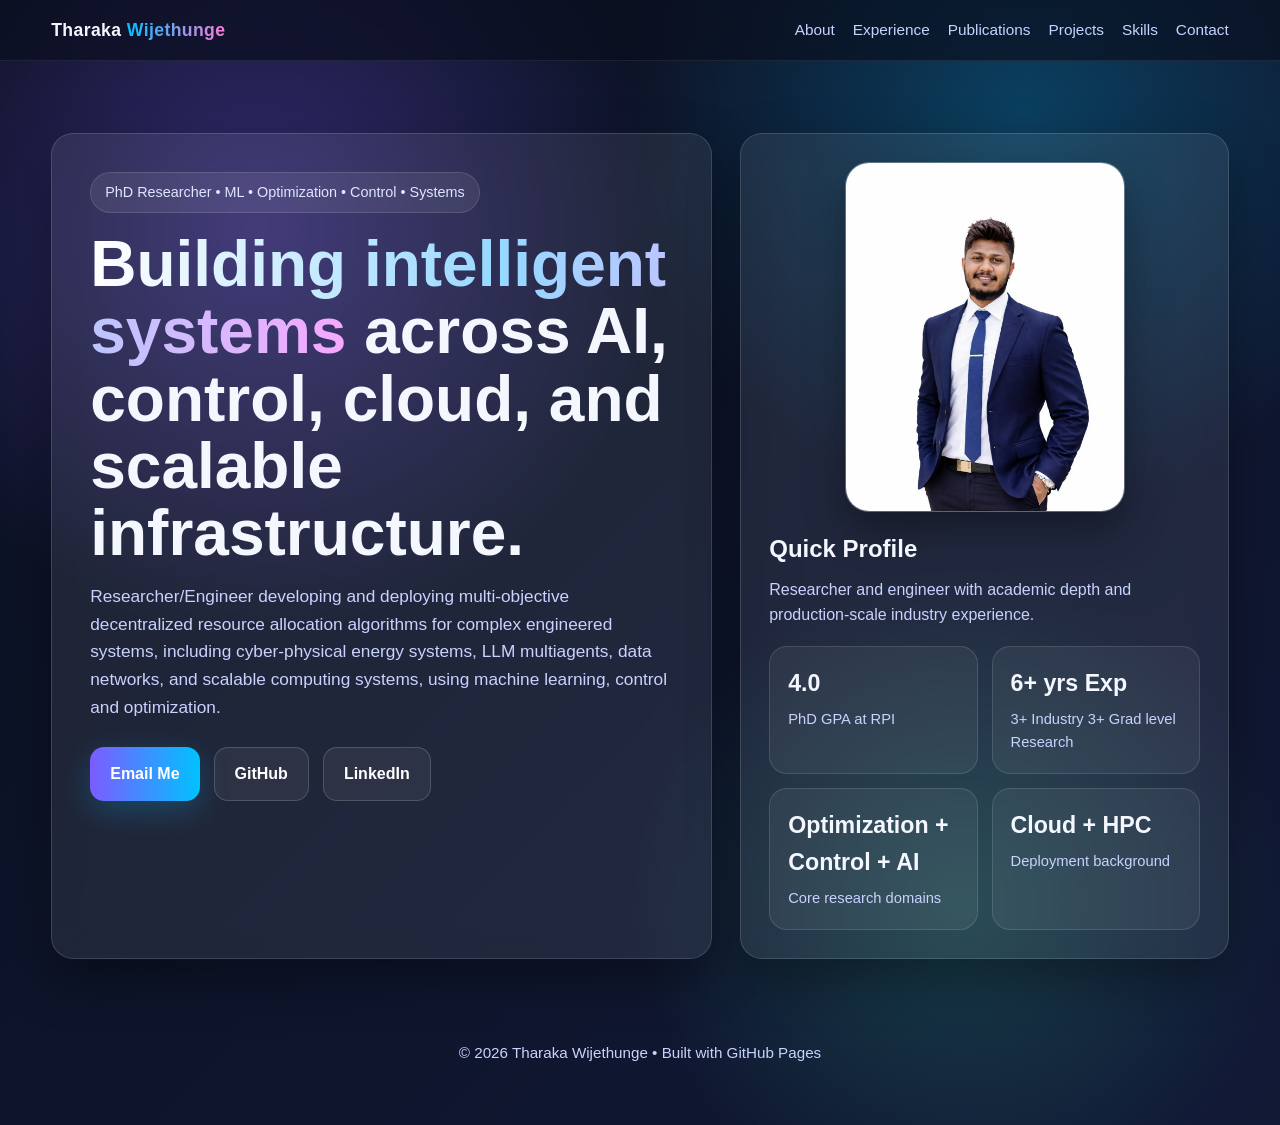
==== commit c1befa00: "Update index.html" ====
--- a/index.html
+++ b/index.html
@@ -16,9 +16,7 @@
         <div class="eyebrow">PhD Researcher • ML • Optimization • Control • Systems</div>
         <h1><span class="gradient">Building intelligent systems</span> across AI, control, cloud, and scalable infrastructure.</h1>
         <p class="subtitle">
-          I am Tharaka Wijethunge, a PhD researcher at RPI working at the intersection of machine learning,
-          optimization, control, multimodal AI benchmarking, and large-scale systems engineering, with prior
-          industry experience in DevOps, MLOps, SRE, cloud platforms, and microservice-based production systems.
+          Researcher/Engineer developing and deploying multi-objective decentralized resource allocation algorithms for complex engineered systems, including cyber-physical energy systems, LLM multiagents, data networks, and scalable computing systems, using machine learning, control and optimization. 
         </p>
         <div class="hero-buttons">
           <a class="btn btn-primary" href="mailto:wijett@rpi.edu">Email Me</a>
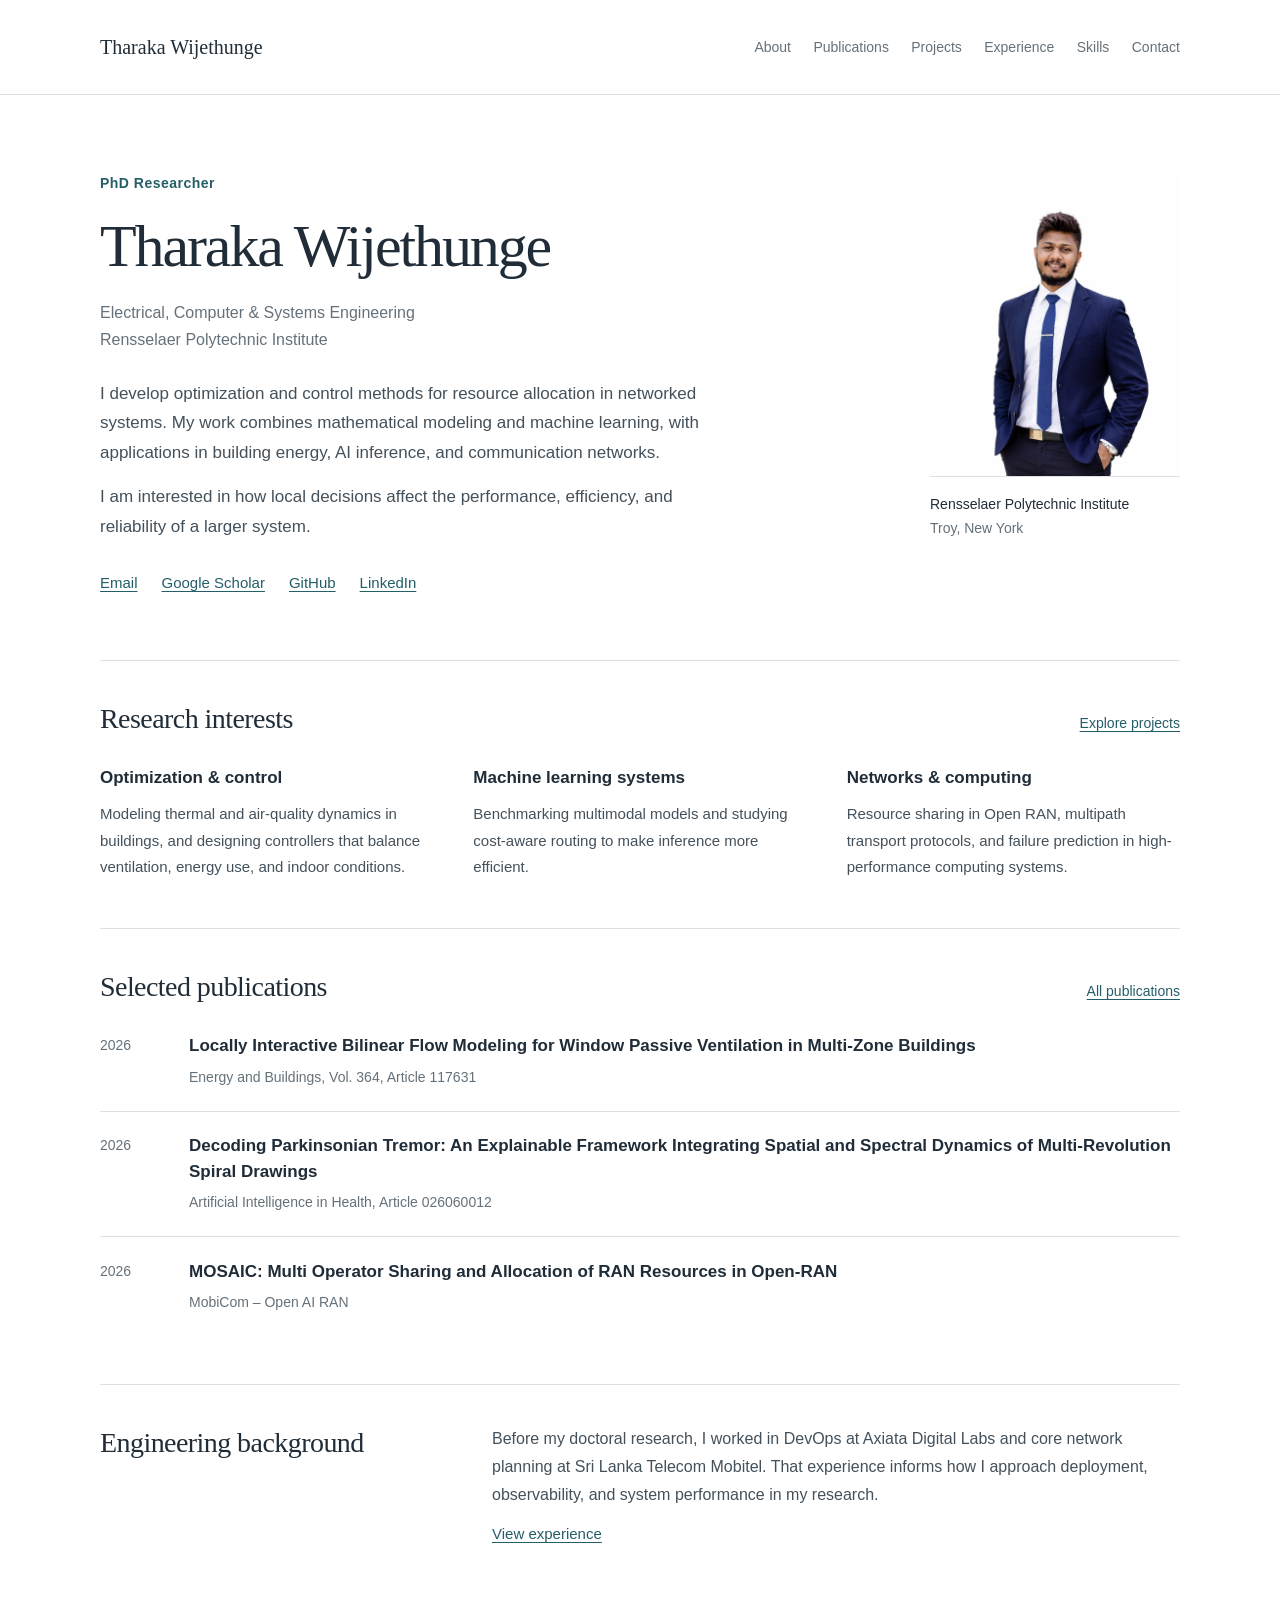
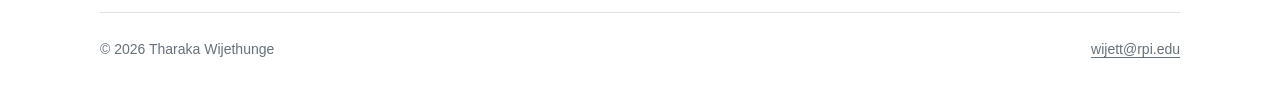
==== commit 145a2371: "s" ====
--- a/index.html
+++ b/index.html
@@ -3,65 +3,114 @@
 <head>
   <meta charset="UTF-8" />
   <meta name="viewport" content="width=device-width, initial-scale=1.0" />
-  <title>Tharaka Wijethunge | PhD Researcher</title>
-  <meta name="description" content="Tharaka Wijethunge - PhD researcher in machine learning, optimization, control, systems, cloud, and scalable infrastructure." />
+  <title>Research | Tharaka Wijethunge</title>
+  <meta name="description" content="Tharaka Wijethunge is a PhD researcher at Rensselaer Polytechnic Institute working on optimization, control, and machine learning for networked systems." />
   <link rel="stylesheet" href="css/styles.css" />
 </head>
 <body>
-  <div id="site-nav"></div>
-
-  <header class="hero">
-    <div class="container hero-grid">
-      <div class="glass hero-card">
-        <div class="eyebrow">PhD Researcher • ML • Optimization • Control • Systems</div>
-        <h1><span class="gradient">Building intelligent systems</span> across AI, control, cloud, and scalable infrastructure.</h1>
-        <p class="subtitle">
-          Researcher/Engineer developing and deploying multi-objective decentralized resource allocation algorithms for complex engineered systems, including cyber-physical energy systems, LLM multiagents, data networks, and scalable computing systems, using machine learning, control and optimization. 
-        </p>
-        <div class="hero-buttons">
-          <a class="btn btn-primary" href="mailto:wijett@rpi.edu">Email Me</a>
-          <a class="btn btn-secondary" href="https://github.com/tharaka-w" target="_blank" rel="noopener">GitHub</a>
-          <a class="btn btn-secondary" href="https://linkedin.com/in/tharaka-wijethunge-049a8215b" target="_blank" rel="noopener">LinkedIn</a>
-        </div>
-      </div>
-
-      <div class="glass profile-card">
-        <div class="profile-photo-wrap">
-          <img class="profile-photo" src="assets/me.jpeg" alt="Tharaka Wijethunge profile photo" />
-        </div>
-        <div>
-          <h2 style="font-size:1.5rem; margin-bottom:8px;">Quick Profile</h2>
-          <p style="color: var(--muted); margin-bottom:18px;">
-            Researcher and engineer with academic depth and production-scale industry experience.
-          </p>
-          <div class="mini-grid">
-            <div class="mini">
-              <h3>4.0</h3>
-              <p>PhD GPA at RPI</p>
-            </div>
-            <div class="mini">
-              <h3>6+ yrs Exp</h3>
-              <p>3+ Industry 3+ Grad level Research</p>
-            </div>
-            <div class="mini">
-              <h3>Optimization + Control + AI</h3>
-              <p>Core research domains</p>
-            </div>
-            <div class="mini">
-              <h3>Cloud + HPC</h3>
-              <p>Deployment background</p>
-            </div>
-          </div>
-        </div>
-      </div>
+  <a class="skip-link" href="#main-content">Skip to content</a>
+  <header class="site-header">
+    <div class="container nav-inner">
+      <a class="brand" href="index.html" aria-current="page">Tharaka Wijethunge</a>
+      <nav class="nav-links" aria-label="Main navigation">
+          <a href="about.html">About</a>
+          <a href="publications.html">Publications</a>
+          <a href="projects.html">Projects</a>
+          <a href="experience.html">Experience</a>
+          <a href="skills.html">Skills</a>
+          <a href="contact.html">Contact</a>
+      </nav>
     </div>
   </header>
 
-  <footer class="footer">
-    <div class="container">© 2026 Tharaka Wijethunge • Built with GitHub Pages</div>
+<main id="main-content" class="container">
+    <section class="intro" aria-labelledby="intro-title">
+      <div>
+        <p class="eyebrow">PhD Researcher</p>
+        <h1 id="intro-title">Tharaka Wijethunge</h1>
+        <p class="affiliation">Electrical, Computer &amp; Systems Engineering<br />Rensselaer Polytechnic Institute</p>
+        <div class="intro-copy">
+          <p>I develop optimization and control methods for resource allocation in networked systems. My work combines mathematical modeling and machine learning, with applications in building energy, AI inference, and communication networks.</p>
+          <p>I am interested in how local decisions affect the performance, efficiency, and reliability of a larger system.</p>
+        </div>
+        <div class="profile-links" aria-label="Contact and profiles">
+          <a href="mailto:wijett@rpi.edu">Email</a>
+          <a href="https://scholar.google.com/citations?user=fDhKdzgAAAAJ&amp;hl=en" target="_blank" rel="noopener noreferrer">Google Scholar</a>
+          <a href="https://github.com/tharaka-w" target="_blank" rel="noopener noreferrer">GitHub</a>
+          <a href="https://linkedin.com/in/tharaka-wijethunge-049a8215b" target="_blank" rel="noopener noreferrer">LinkedIn</a>
+        </div>
+      </div>
+      <figure class="portrait">
+        <img class="profile-photo" src="assets/me.jpeg" alt="Portrait of Tharaka Wijethunge" width="1024" height="1351" />
+        <figcaption><strong>Rensselaer Polytechnic Institute</strong>Troy, New York</figcaption>
+      </figure>
+    </section>
+
+    <section class="home-section" aria-labelledby="research-title">
+      <div class="section-heading">
+        <h2 id="research-title">Research interests</h2>
+        <a href="projects.html">Explore projects</a>
+      </div>
+      <div class="research-grid">
+        <article>
+          <h3>Optimization &amp; control</h3>
+          <p>Modeling thermal and air-quality dynamics in buildings, and designing controllers that balance ventilation, energy use, and indoor conditions.</p>
+        </article>
+        <article>
+          <h3>Machine learning systems</h3>
+          <p>Benchmarking multimodal models and studying cost-aware routing to make inference more efficient.</p>
+        </article>
+        <article>
+          <h3>Networks &amp; computing</h3>
+          <p>Resource sharing in Open RAN, multipath transport protocols, and failure prediction in high-performance computing systems.</p>
+        </article>
+      </div>
+    </section>
+
+    <section class="home-section" aria-labelledby="publications-title">
+      <div class="section-heading">
+        <h2 id="publications-title">Selected publications</h2>
+        <a href="publications.html">All publications</a>
+      </div>
+      <ul class="reading-list">
+        <li>
+          <span class="year">2026</span>
+          <div>
+            <h3><a href="publications.html#passive-ventilation">Locally Interactive Bilinear Flow Modeling for Window Passive Ventilation in Multi-Zone Buildings</a></h3>
+            <p>Energy and Buildings, Vol. 364, Article 117631</p>
+          </div>
+        </li>
+        <li>
+          <span class="year">2026</span>
+          <div>
+            <h3><a href="publications.html#parkinsonian-tremor">Decoding Parkinsonian Tremor: An Explainable Framework Integrating Spatial and Spectral Dynamics of Multi-Revolution Spiral Drawings</a></h3>
+            <p>Artificial Intelligence in Health, Article 026060012</p>
+          </div>
+        </li>
+        <li>
+          <span class="year">2026</span>
+          <div>
+            <h3><a href="publications.html#mosaic">MOSAIC: Multi Operator Sharing and Allocation of RAN Resources in Open-RAN</a></h3>
+            <p>MobiCom &ndash; Open AI RAN</p>
+          </div>
+        </li>
+      </ul>
+    </section>
+
+    <section class="home-section background-note" aria-labelledby="background-title">
+      <h2 id="background-title">Engineering background</h2>
+      <div>
+        <p>Before my doctoral research, I worked in DevOps at Axiata Digital Labs and core network planning at Sri Lanka Telecom Mobitel. That experience informs how I approach deployment, observability, and system performance in my research.</p>
+        <a href="experience.html">View experience</a>
+      </div>
+    </section>
+  </main>
+
+  <footer class="site-footer">
+    <div class="container footer-inner">
+      <span>&copy; 2026 Tharaka Wijethunge</span>
+      <a href="mailto:wijett@rpi.edu">wijett@rpi.edu</a>
+    </div>
   </footer>
-
-  <script src="js/navbar.js"></script>
-  <script src="js/main.js"></script>
 </body>
 </html>
--- a/css/styles.css
+++ b/css/styles.css
@@ -1,367 +1,145 @@
-* {
+:root {
+  color-scheme: light;
+  --ink: #202d38;
+  --body: #44515b;
+  --muted: #65717a;
+  --accent: #245e67;
+  --line: #dce2e4;
+  --paper: #fff;
+  --max-width: 1080px;
+}
+* { box-sizing: border-box; }
+html { scroll-padding-top: 2rem; }
+body {
   margin: 0;
-  padding: 0;
-  box-sizing: border-box;
+  min-height: 100vh;
+  display: flex;
+  flex-direction: column;
+  background: var(--paper);
+  color: var(--body);
+  font-family: -apple-system, BlinkMacSystemFont, "Segoe UI", Arial, sans-serif;
+  font-size: 1rem;
+  line-height: 1.75;
+  -webkit-font-smoothing: antialiased;
 }
-
-:root {
-  --bg1: #0b1020;
-  --bg2: #111936;
-  --card: rgba(255, 255, 255, 0.08);
-  --card-border: rgba(255, 255, 255, 0.14);
-  --text: #f5f7ff;
-  --muted: #c9d2ff;
-  --accent1: #7c5cff;
-  --accent2: #00c2ff;
-  --accent3: #3cf2b8;
-  --accent4: #ff7ad9;
-  --shadow: 0 20px 50px rgba(0, 0, 0, 0.35);
-  --radius: 22px;
-  --maxw: 1180px;
+::selection { background: #dbeaec; color: var(--ink); }
+a { color: var(--accent); text-underline-offset: .2em; text-decoration-thickness: 1px; }
+a:hover { color: var(--ink); }
+a:focus-visible { outline: 2px solid var(--accent); outline-offset: 5px; border-radius: 1px; }
+p, h1, h2, h3, ul, dl, figure { margin: 0; }
+p + p { margin-top: 1rem; }
+h1, h2, h3 { color: var(--ink); }
+h1, h2 { font-family: Georgia, "Times New Roman", serif; font-weight: 400; }
+h1 { font-size: clamp(2.6rem, 5vw, 3.75rem); line-height: 1.12; letter-spacing: -.035em; }
+h2 { font-size: 1.75rem; line-height: 1.3; letter-spacing: -.02em; }
+h3 { font-size: 1.0625rem; font-weight: 600; line-height: 1.5; }
+strong { color: var(--ink); font-weight: 600; }
+main { flex: 1; }
+.container { width: min(calc(100% - 4rem), var(--max-width)); margin-inline: auto; }
+.skip-link { position: absolute; z-index: 10; top: -6rem; left: 1rem; padding: .6rem 1rem; background: var(--ink); color: white; }
+.skip-link:focus { top: 1rem; color: white; }
+.site-header { border-bottom: 1px solid var(--line); }
+.nav-inner { min-height: 94px; display: flex; align-items: center; justify-content: space-between; gap: 2rem; }
+.brand { color: var(--ink); font-family: Georgia, "Times New Roman", serif; font-size: 1.25rem; text-decoration: none; white-space: nowrap; }
+.nav-links { display: flex; flex-wrap: wrap; gap: .35rem 1.4rem; }
+.nav-links a { padding-block: .6rem; color: var(--muted); font-size: .875rem; text-decoration: none; }
+.nav-links a:hover, .nav-links a[aria-current="page"] { color: var(--ink); text-decoration: underline; text-underline-offset: .5rem; }
+.nav-links a[aria-current="page"] { font-weight: 600; }
+.intro { display: grid; grid-template-columns: minmax(0, 1fr) 250px; gap: 5.5rem; padding-block: 4.75rem 4rem; align-items: start; }
+.eyebrow { margin-bottom: 1.1rem; color: var(--accent); font-size: .875rem; font-weight: 600; letter-spacing: .035em; }
+.intro h1 { margin-bottom: 1.25rem; }
+.affiliation { margin-bottom: 1.6rem; font-size: 1rem; color: var(--muted); line-height: 1.65; }
+.intro-copy { max-width: 640px; font-size: 1.0625rem; }
+.intro-copy p + p { margin-top: .9rem; }
+.profile-photo { display: block; width: 100%; height: 306px; object-fit: cover; object-position: center 37%; border-bottom: 1px solid var(--line); }
+.portrait figcaption { padding-top: 1rem; font-size: .875rem; line-height: 1.7; color: var(--muted); }
+.portrait figcaption strong { display: block; font-weight: 500; }
+.profile-links { display: flex; flex-wrap: wrap; gap: .5rem 1.5rem; margin-top: 1.75rem; font-size: .9375rem; }
+.home-section { padding-block: 2.5rem 3rem; border-top: 1px solid var(--line); }
+.section-heading { display: flex; align-items: baseline; justify-content: space-between; gap: 1rem 2rem; margin-bottom: 1.75rem; }
+.section-heading > a { font-size: .875rem; white-space: nowrap; }
+.research-grid { display: grid; grid-template-columns: repeat(3, minmax(0, 1fr)); gap: 2.5rem; }
+.research-grid h3 { margin-bottom: .65rem; }
+.research-grid p { font-size: .9375rem; }
+.reading-list { list-style: none; padding: 0; }
+.reading-list li { display: grid; grid-template-columns: 65px minmax(0, 1fr); gap: 1.5rem; padding-block: 1.35rem; border-top: 1px solid var(--line); }
+.reading-list li:first-child { border-top: 0; padding-top: 0; }
+.reading-list h3 { margin-bottom: .35rem; }
+.reading-list h3 a { color: var(--ink); text-decoration: none; }
+.reading-list h3 a:hover { color: var(--accent); text-decoration: underline; }
+.reading-list p, .year { color: var(--muted); font-size: .875rem; }
+.background-note { display: grid; grid-template-columns: 1fr 2fr; gap: 3rem; }
+.background-note a { display: inline-block; margin-top: .75rem; font-size: .9375rem; }
+.page { padding-block: 4rem 5rem; }
+.page-header { margin-bottom: 2.75rem; max-width: 760px; }
+.page-header h1 { margin-bottom: 1rem; }
+.page-header p { font-size: 1.0625rem; }
+.prose { max-width: 730px; }
+.prose > section + section { margin-top: 2.75rem; }
+.prose h2 { margin-bottom: 1rem; }
+.education { border-top: 1px solid var(--line); padding-top: 1.5rem; margin-top: 1.75rem; }
+.education dt { color: var(--ink); font-weight: 600; }
+.education dd { margin: .25rem 0 0; }
+.record { display: grid; grid-template-columns: 175px minmax(0, 1fr); gap: 2.5rem; padding-block: 2rem; border-top: 1px solid var(--line); }
+.record h2 { margin-bottom: .35rem; font-family: inherit; font-size: 1.125rem; font-weight: 600; letter-spacing: 0; line-height: 1.5; }
+.record .date { color: var(--muted); font-size: .875rem; padding-top: .15rem; }
+.org { color: var(--accent); margin-bottom: .9rem; font-size: .9375rem; }
+.record-body { max-width: 720px; }
+.record-body ul { padding-left: 1.15rem; }
+.record-body li + li { margin-top: .6rem; }
+.publication-group + .publication-group { margin-top: 3rem; }
+.publication-group > h2 { margin-bottom: 1.25rem; color: var(--accent); font-size: 1.5rem; }
+.publication { padding-block: 1.75rem; border-top: 1px solid var(--line); max-width: 860px; }
+.publication h3 { font-size: 1.125rem; margin-bottom: .6rem; max-width: 820px; }
+.authors { font-size: .9375rem; }
+.venue { font-size: .9375rem; margin-top: .35rem; color: var(--accent); }
+.publication-summary { margin-top: .75rem; font-size: .9375rem; max-width: 780px; }
+.project-list .record { grid-template-columns: 145px minmax(0, 1fr); }
+.project-meta { font-size: .875rem; color: var(--muted); }
+.project-meta strong { display: block; margin-bottom: .25rem; color: var(--accent); font-weight: 500; }
+.project-status { font-size: .875rem; color: var(--muted); }
+.skill-list { max-width: 860px; }
+.skill-row { display: grid; grid-template-columns: 230px minmax(0, 1fr); gap: 2rem; padding-block: 1.5rem; border-top: 1px solid var(--line); }
+.skill-row dt { color: var(--ink); font-weight: 600; }
+.skill-row dd { margin: 0; }
+.contact-list { max-width: 750px; }
+.contact-list .skill-row { grid-template-columns: 145px minmax(0, 1fr); }
+.contact-list a { overflow-wrap: anywhere; }
+.site-footer { margin-top: 1rem; }
+.footer-inner { border-top: 1px solid var(--line); padding-block: 1.5rem 2rem; display: flex; flex-wrap: wrap; justify-content: space-between; gap: .5rem 2rem; font-size: .875rem; color: var(--muted); }
+.footer-inner a { color: var(--muted); }
+@media (max-width: 960px) {
+  .nav-inner { align-items: flex-start; flex-direction: column; gap: .5rem; padding-block: 1.25rem; }
+  .nav-links { gap: .25rem 1.5rem; }
+  .intro { gap: 3rem; grid-template-columns: minmax(0, 1fr) 210px; padding-top: 3.5rem; }
+  .profile-photo { height: 270px; }
+  .research-grid { gap: 1.5rem; }
 }
-
-body {
-  font-family: Arial, Helvetica, sans-serif;
-  color: var(--text);
-  background:
-    radial-gradient(circle at 20% 20%, rgba(124,92,255,0.35), transparent 30%),
-    radial-gradient(circle at 80% 10%, rgba(0,194,255,0.25), transparent 28%),
-    radial-gradient(circle at 75% 80%, rgba(60,242,184,0.18), transparent 25%),
-    linear-gradient(135deg, var(--bg1), var(--bg2));
-  min-height: 100vh;
-  line-height: 1.6;
+@media (max-width: 680px) {
+  .container { width: calc(100% - 2.5rem); }
+  .nav-links { gap: 0 1.2rem; }
+  .nav-links a { font-size: .875rem; }
+  .intro { grid-template-columns: 1fr; gap: 2rem; padding-block: 2.75rem; }
+  .intro h1 { font-size: clamp(2.65rem, 11vw, 3.5rem); }
+  .portrait { display: grid; grid-template-columns: 130px minmax(0, 1fr); gap: 1.5rem; align-items: center; }
+  .profile-photo { height: 165px; }
+  .portrait figcaption { padding: 0; }
+  .research-grid { grid-template-columns: 1fr; gap: 1.75rem; }
+  .home-section { padding-block: 2rem; }
+  .section-heading { flex-wrap: wrap; margin-bottom: 1.5rem; }
+  .background-note { grid-template-columns: 1fr; gap: 1rem; }
+  .reading-list li { grid-template-columns: 45px minmax(0, 1fr); gap: .75rem; }
+  .page { padding-block: 2.75rem 3rem; }
+  .page-header { margin-bottom: 2rem; }
+  .record, .project-list .record { grid-template-columns: 1fr; gap: .65rem; padding-block: 1.5rem; }
+  .project-meta strong { display: inline; margin-right: .5rem; }
+  .skill-row, .contact-list .skill-row { grid-template-columns: 1fr; gap: .4rem; padding-block: 1.25rem; }
 }
-
-a {
-  color: inherit;
-  text-decoration: none;
+@media print {
+  body { color: #000; font-size: 11pt; }
+  .container { width: 100%; }
+  .site-header, .skip-link, .site-footer { display: none; }
+  .page, .intro { padding-block: 1rem; }
+  a { color: inherit; }
+  .record, .publication, .research-grid article { break-inside: avoid; }
 }
-
-.container {
-  width: min(92%, var(--maxw));
-  margin: 0 auto;
-}
-
-.nav {
-  position: sticky;
-  top: 0;
-  z-index: 20;
-  backdrop-filter: blur(16px);
-  background: rgba(10, 14, 30, 0.65);
-  border-bottom: 1px solid rgba(255,255,255,0.08);
-}
-
-.nav-inner {
-  display: flex;
-  justify-content: space-between;
-  align-items: center;
-  padding: 16px 0;
-}
-
-.brand {
-  font-size: 1.1rem;
-  font-weight: 700;
-  letter-spacing: 0.4px;
-}
-
-.brand span {
-  background: linear-gradient(90deg, var(--accent2), var(--accent4));
-  -webkit-background-clip: text;
-  -webkit-text-fill-color: transparent;
-  background-clip: text;
-}
-
-.nav-links {
-  display: flex;
-  gap: 18px;
-  flex-wrap: wrap;
-  font-size: 0.96rem;
-  color: var(--muted);
-}
-
-.nav-links a:hover,
-.nav-links a.active {
-  color: white;
-}
-
-.hero {
-  padding: 72px 0 38px;
-}
-
-.hero-grid {
-  display: grid;
-  grid-template-columns: 1.15fr 0.85fr;
-  gap: 28px;
-  align-items: stretch;
-}
-
-.glass {
-  background: var(--card);
-  border: 1px solid var(--card-border);
-  border-radius: var(--radius);
-  box-shadow: var(--shadow);
-  backdrop-filter: blur(14px);
-}
-
-.hero-card {
-  padding: 38px;
-}
-
-.eyebrow {
-  display: inline-block;
-  padding: 8px 14px;
-  border-radius: 999px;
-  background: rgba(255,255,255,0.08);
-  border: 1px solid rgba(255,255,255,0.12);
-  color: #dfe6ff;
-  font-size: 0.9rem;
-  margin-bottom: 18px;
-}
-
-h1 {
-  font-size: clamp(2.2rem, 5vw, 4.1rem);
-  line-height: 1.05;
-  margin-bottom: 16px;
-}
-
-.gradient {
-  background: linear-gradient(90deg, #ffffff, #96d8ff, #f6a8ff);
-  -webkit-background-clip: text;
-  -webkit-text-fill-color: transparent;
-  background-clip: text;
-}
-
-.subtitle {
-  font-size: 1.08rem;
-  color: var(--muted);
-  max-width: 760px;
-  margin-bottom: 26px;
-}
-
-.hero-buttons {
-  display: flex;
-  gap: 14px;
-  flex-wrap: wrap;
-  margin-top: 22px;
-}
-
-.btn {
-  padding: 13px 20px;
-  border-radius: 14px;
-  font-weight: 700;
-  display: inline-flex;
-  align-items: center;
-  gap: 8px;
-  transition: 0.2s ease;
-}
-
-.btn-primary {
-  background: linear-gradient(90deg, var(--accent1), var(--accent2));
-  color: white;
-  box-shadow: 0 10px 30px rgba(0, 194, 255, 0.22);
-}
-
-.btn-secondary {
-  border: 1px solid rgba(255,255,255,0.16);
-  background: rgba(255,255,255,0.06);
-  color: white;
-}
-
-.btn:hover {
-  transform: translateY(-2px);
-}
-
-.profile-card {
-  padding: 28px;
-  display: grid;
-  gap: 18px;
-  align-content: center;
-}
-
-.profile-photo-wrap {
-  display: flex;
-  justify-content: center;
-}
-
-.profile-photo {
-  width: min(280px, 100%);
-  aspect-ratio: 4 / 5;
-  object-fit: cover;
-  object-position: center top;
-  border-radius: 24px;
-  border: 1px solid rgba(255,255,255,0.22);
-  box-shadow: 0 18px 40px rgba(0,0,0,0.35);
-  background: rgba(255,255,255,0.08);
-}
-
-.mini-grid {
-  display: grid;
-  grid-template-columns: 1fr 1fr;
-  gap: 14px;
-}
-
-.mini {
-  background: rgba(255,255,255,0.06);
-  border: 1px solid rgba(255,255,255,0.12);
-  border-radius: 18px;
-  padding: 18px;
-}
-
-.mini h3 {
-  font-size: 1.45rem;
-  margin-bottom: 6px;
-}
-
-.mini p {
-  color: var(--muted);
-  font-size: 0.92rem;
-}
-
-.section {
-  padding: 42px 0;
-}
-
-.page-section {
-  padding-top: 58px;
-  min-height: calc(100vh - 160px);
-}
-
-.section-title {
-  font-size: clamp(1.8rem, 4vw, 3rem);
-  margin-bottom: 14px;
-}
-
-.section-sub {
-  color: var(--muted);
-  margin-bottom: 24px;
-  max-width: 900px;
-}
-
-.grid-3 {
-  display: grid;
-  grid-template-columns: repeat(3, 1fr);
-  gap: 22px;
-}
-
-.grid-2 {
-  display: grid;
-  grid-template-columns: repeat(2, 1fr);
-  gap: 22px;
-}
-
-.card {
-  padding: 24px;
-  margin-bottom: 18px;
-}
-
-.card h3 {
-  margin-bottom: 10px;
-  font-size: 1.1rem;
-}
-
-.card p,
-.card li {
-  color: var(--muted);
-  font-size: 0.98rem;
-}
-
-.card ul {
-  padding-left: 18px;
-  margin-top: 8px;
-}
-
-.timeline-item {
-  padding: 22px;
-  border-radius: 20px;
-  background: rgba(255,255,255,0.06);
-  border: 1px solid rgba(255,255,255,0.12);
-}
-
-.timeline-item + .timeline-item {
-  margin-top: 18px;
-}
-
-.role {
-  display: flex;
-  justify-content: space-between;
-  gap: 20px;
-  flex-wrap: wrap;
-  margin-bottom: 6px;
-}
-
-.role h3 {
-  font-size: 1.12rem;
-}
-
-.role span {
-  color: #d9e4ff;
-  font-size: 0.92rem;
-}
-
-.org {
-  color: #ffffff;
-  font-weight: 700;
-  margin-bottom: 10px;
-}
-
-.chips {
-  display: flex;
-  flex-wrap: wrap;
-  gap: 10px;
-}
-
-.chip {
-  padding: 10px 14px;
-  border-radius: 999px;
-  background: rgba(255,255,255,0.08);
-  border: 1px solid rgba(255,255,255,0.13);
-  color: #e6edff;
-  font-size: 0.92rem;
-}
-
-.project {
-  position: relative;
-  overflow: hidden;
-}
-
-.project::after {
-  content: "";
-  position: absolute;
-  inset: auto -40px -40px auto;
-  width: 140px;
-  height: 140px;
-  background: radial-gradient(circle, rgba(124,92,255,0.28), transparent 70%);
-  pointer-events: none;
-}
-
-.pub-meta {
-  color: #ffffff;
-  font-weight: 700;
-  margin-bottom: 8px;
-}
-
-.footer {
-  padding: 44px 0 60px;
-  text-align: center;
-  color: var(--muted);
-  font-size: 0.95rem;
-}
-
-@media (max-width: 920px) {
-  .hero-grid,
-  .grid-3,
-  .grid-2 {
-    grid-template-columns: 1fr;
-  }
-
-  .hero-card,
-  .profile-card {
-    padding: 26px;
-  }
-
-  .nav-inner {
-    gap: 14px;
-    flex-direction: column;
-    align-items: flex-start;
-  }
-}
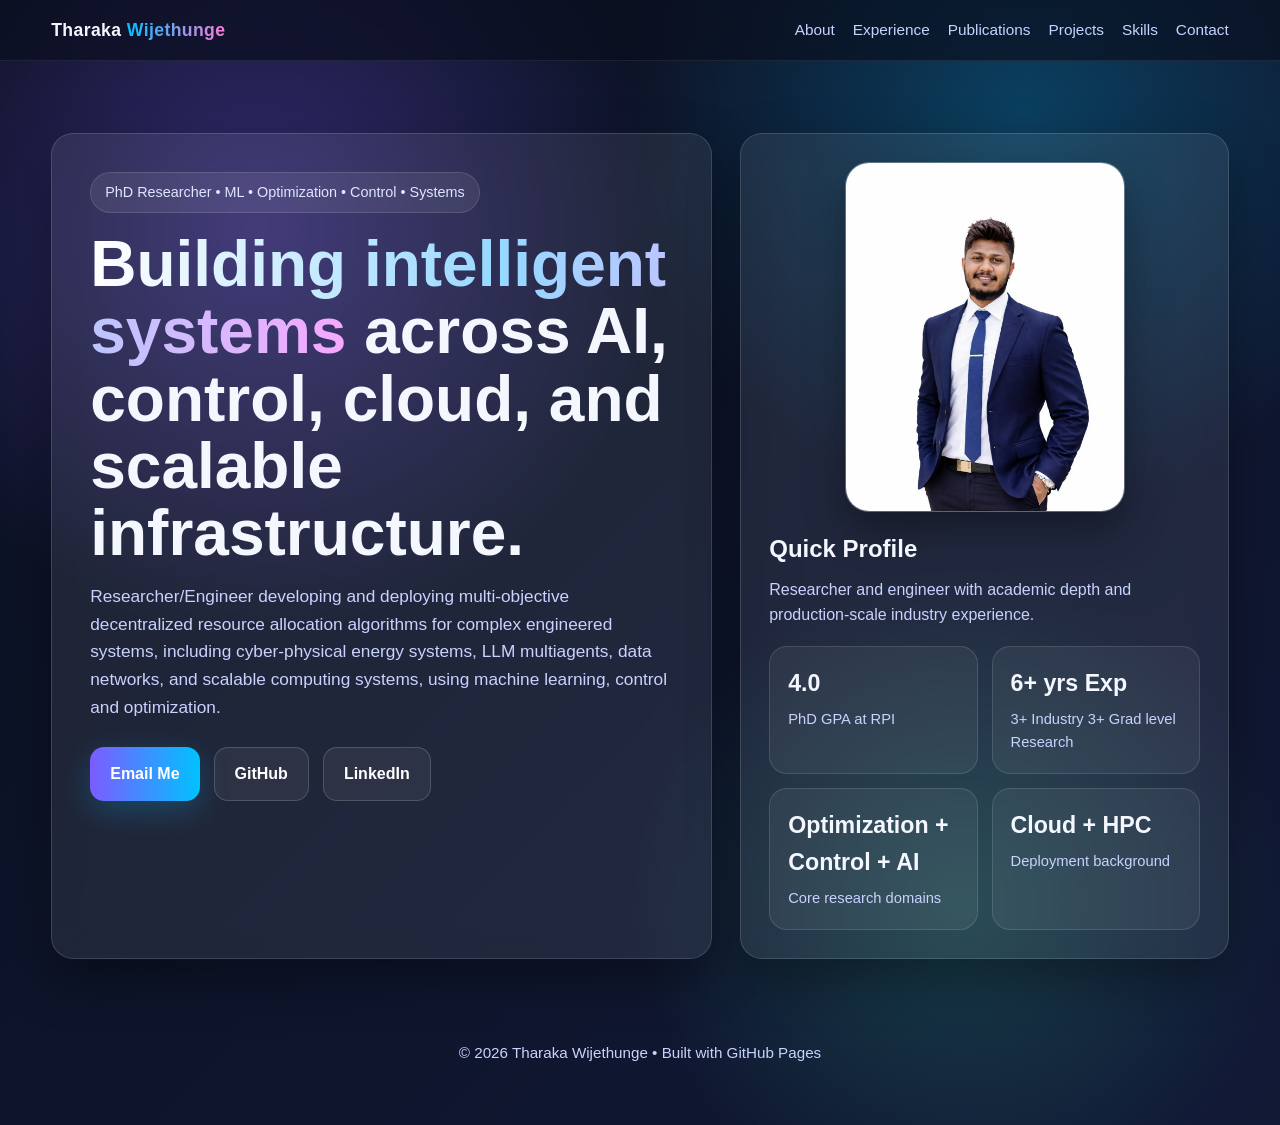
==== commit 0e174c21: "sv" ====
--- a/index.html
+++ b/index.html
@@ -3,114 +3,65 @@
 <head>
   <meta charset="UTF-8" />
   <meta name="viewport" content="width=device-width, initial-scale=1.0" />
-  <title>Research | Tharaka Wijethunge</title>
-  <meta name="description" content="Tharaka Wijethunge is a PhD researcher at Rensselaer Polytechnic Institute working on optimization, control, and machine learning for networked systems." />
+  <title>Tharaka Wijethunge | PhD Researcher</title>
+  <meta name="description" content="Tharaka Wijethunge - PhD researcher in machine learning, optimization, control, systems, cloud, and scalable infrastructure." />
   <link rel="stylesheet" href="css/styles.css" />
 </head>
 <body>
-  <a class="skip-link" href="#main-content">Skip to content</a>
-  <header class="site-header">
-    <div class="container nav-inner">
-      <a class="brand" href="index.html" aria-current="page">Tharaka Wijethunge</a>
-      <nav class="nav-links" aria-label="Main navigation">
-          <a href="about.html">About</a>
-          <a href="publications.html">Publications</a>
-          <a href="projects.html">Projects</a>
-          <a href="experience.html">Experience</a>
-          <a href="skills.html">Skills</a>
-          <a href="contact.html">Contact</a>
-      </nav>
+  <div id="site-nav"></div>
+
+  <header class="hero">
+    <div class="container hero-grid">
+      <div class="glass hero-card">
+        <div class="eyebrow">PhD Researcher • ML • Optimization • Control • Systems</div>
+        <h1><span class="gradient">Building intelligent systems</span> across AI, control, cloud, and scalable infrastructure.</h1>
+        <p class="subtitle">
+          Researcher/Engineer developing and deploying multi-objective decentralized resource allocation algorithms for complex engineered systems, including cyber-physical energy systems, LLM multiagents, data networks, and scalable computing systems, using machine learning, control and optimization. 
+        </p>
+        <div class="hero-buttons">
+          <a class="btn btn-primary" href="mailto:wijett@rpi.edu">Email Me</a>
+          <a class="btn btn-secondary" href="https://github.com/tharaka-w" target="_blank" rel="noopener">GitHub</a>
+          <a class="btn btn-secondary" href="https://linkedin.com/in/tharaka-wijethunge-049a8215b" target="_blank" rel="noopener">LinkedIn</a>
+        </div>
+      </div>
+
+      <div class="glass profile-card">
+        <div class="profile-photo-wrap">
+          <img class="profile-photo" src="assets/me.jpeg" alt="Tharaka Wijethunge profile photo" />
+        </div>
+        <div>
+          <h2 style="font-size:1.5rem; margin-bottom:8px;">Quick Profile</h2>
+          <p style="color: var(--muted); margin-bottom:18px;">
+            Researcher and engineer with academic depth and production-scale industry experience.
+          </p>
+          <div class="mini-grid">
+            <div class="mini">
+              <h3>4.0</h3>
+              <p>PhD GPA at RPI</p>
+            </div>
+            <div class="mini">
+              <h3>6+ yrs Exp</h3>
+              <p>3+ Industry 3+ Grad level Research</p>
+            </div>
+            <div class="mini">
+              <h3>Optimization + Control + AI</h3>
+              <p>Core research domains</p>
+            </div>
+            <div class="mini">
+              <h3>Cloud + HPC</h3>
+              <p>Deployment background</p>
+            </div>
+          </div>
+        </div>
+      </div>
     </div>
   </header>
 
-<main id="main-content" class="container">
-    <section class="intro" aria-labelledby="intro-title">
-      <div>
-        <p class="eyebrow">PhD Researcher</p>
-        <h1 id="intro-title">Tharaka Wijethunge</h1>
-        <p class="affiliation">Electrical, Computer &amp; Systems Engineering<br />Rensselaer Polytechnic Institute</p>
-        <div class="intro-copy">
-          <p>I develop optimization and control methods for resource allocation in networked systems. My work combines mathematical modeling and machine learning, with applications in building energy, AI inference, and communication networks.</p>
-          <p>I am interested in how local decisions affect the performance, efficiency, and reliability of a larger system.</p>
-        </div>
-        <div class="profile-links" aria-label="Contact and profiles">
-          <a href="mailto:wijett@rpi.edu">Email</a>
-          <a href="https://scholar.google.com/citations?user=fDhKdzgAAAAJ&amp;hl=en" target="_blank" rel="noopener noreferrer">Google Scholar</a>
-          <a href="https://github.com/tharaka-w" target="_blank" rel="noopener noreferrer">GitHub</a>
-          <a href="https://linkedin.com/in/tharaka-wijethunge-049a8215b" target="_blank" rel="noopener noreferrer">LinkedIn</a>
-        </div>
-      </div>
-      <figure class="portrait">
-        <img class="profile-photo" src="assets/me.jpeg" alt="Portrait of Tharaka Wijethunge" width="1024" height="1351" />
-        <figcaption><strong>Rensselaer Polytechnic Institute</strong>Troy, New York</figcaption>
-      </figure>
-    </section>
+  <footer class="footer">
+    <div class="container">© 2026 Tharaka Wijethunge • Built with GitHub Pages</div>
+  </footer>
 
-    <section class="home-section" aria-labelledby="research-title">
-      <div class="section-heading">
-        <h2 id="research-title">Research interests</h2>
-        <a href="projects.html">Explore projects</a>
-      </div>
-      <div class="research-grid">
-        <article>
-          <h3>Optimization &amp; control</h3>
-          <p>Modeling thermal and air-quality dynamics in buildings, and designing controllers that balance ventilation, energy use, and indoor conditions.</p>
-        </article>
-        <article>
-          <h3>Machine learning systems</h3>
-          <p>Benchmarking multimodal models and studying cost-aware routing to make inference more efficient.</p>
-        </article>
-        <article>
-          <h3>Networks &amp; computing</h3>
-          <p>Resource sharing in Open RAN, multipath transport protocols, and failure prediction in high-performance computing systems.</p>
-        </article>
-      </div>
-    </section>
-
-    <section class="home-section" aria-labelledby="publications-title">
-      <div class="section-heading">
-        <h2 id="publications-title">Selected publications</h2>
-        <a href="publications.html">All publications</a>
-      </div>
-      <ul class="reading-list">
-        <li>
-          <span class="year">2026</span>
-          <div>
-            <h3><a href="publications.html#passive-ventilation">Locally Interactive Bilinear Flow Modeling for Window Passive Ventilation in Multi-Zone Buildings</a></h3>
-            <p>Energy and Buildings, Vol. 364, Article 117631</p>
-          </div>
-        </li>
-        <li>
-          <span class="year">2026</span>
-          <div>
-            <h3><a href="publications.html#parkinsonian-tremor">Decoding Parkinsonian Tremor: An Explainable Framework Integrating Spatial and Spectral Dynamics of Multi-Revolution Spiral Drawings</a></h3>
-            <p>Artificial Intelligence in Health, Article 026060012</p>
-          </div>
-        </li>
-        <li>
-          <span class="year">2026</span>
-          <div>
-            <h3><a href="publications.html#mosaic">MOSAIC: Multi Operator Sharing and Allocation of RAN Resources in Open-RAN</a></h3>
-            <p>MobiCom &ndash; Open AI RAN</p>
-          </div>
-        </li>
-      </ul>
-    </section>
-
-    <section class="home-section background-note" aria-labelledby="background-title">
-      <h2 id="background-title">Engineering background</h2>
-      <div>
-        <p>Before my doctoral research, I worked in DevOps at Axiata Digital Labs and core network planning at Sri Lanka Telecom Mobitel. That experience informs how I approach deployment, observability, and system performance in my research.</p>
-        <a href="experience.html">View experience</a>
-      </div>
-    </section>
-  </main>
-
-  <footer class="site-footer">
-    <div class="container footer-inner">
-      <span>&copy; 2026 Tharaka Wijethunge</span>
-      <a href="mailto:wijett@rpi.edu">wijett@rpi.edu</a>
-    </div>
-  </footer>
+  <script src="js/navbar.js"></script>
+  <script src="js/main.js"></script>
 </body>
 </html>
--- a/css/styles.css
+++ b/css/styles.css
@@ -1,145 +1,367 @@
+* {
+  margin: 0;
+  padding: 0;
+  box-sizing: border-box;
+}
+
 :root {
-  color-scheme: light;
-  --ink: #202d38;
-  --body: #44515b;
-  --muted: #65717a;
-  --accent: #245e67;
-  --line: #dce2e4;
-  --paper: #fff;
-  --max-width: 1080px;
-}
-* { box-sizing: border-box; }
-html { scroll-padding-top: 2rem; }
+  --bg1: #0b1020;
+  --bg2: #111936;
+  --card: rgba(255, 255, 255, 0.08);
+  --card-border: rgba(255, 255, 255, 0.14);
+  --text: #f5f7ff;
+  --muted: #c9d2ff;
+  --accent1: #7c5cff;
+  --accent2: #00c2ff;
+  --accent3: #3cf2b8;
+  --accent4: #ff7ad9;
+  --shadow: 0 20px 50px rgba(0, 0, 0, 0.35);
+  --radius: 22px;
+  --maxw: 1180px;
+}
+
 body {
-  margin: 0;
+  font-family: Arial, Helvetica, sans-serif;
+  color: var(--text);
+  background:
+    radial-gradient(circle at 20% 20%, rgba(124,92,255,0.35), transparent 30%),
+    radial-gradient(circle at 80% 10%, rgba(0,194,255,0.25), transparent 28%),
+    radial-gradient(circle at 75% 80%, rgba(60,242,184,0.18), transparent 25%),
+    linear-gradient(135deg, var(--bg1), var(--bg2));
   min-height: 100vh;
-  display: flex;
-  flex-direction: column;
-  background: var(--paper);
-  color: var(--body);
-  font-family: -apple-system, BlinkMacSystemFont, "Segoe UI", Arial, sans-serif;
-  font-size: 1rem;
-  line-height: 1.75;
-  -webkit-font-smoothing: antialiased;
-}
-::selection { background: #dbeaec; color: var(--ink); }
-a { color: var(--accent); text-underline-offset: .2em; text-decoration-thickness: 1px; }
-a:hover { color: var(--ink); }
-a:focus-visible { outline: 2px solid var(--accent); outline-offset: 5px; border-radius: 1px; }
-p, h1, h2, h3, ul, dl, figure { margin: 0; }
-p + p { margin-top: 1rem; }
-h1, h2, h3 { color: var(--ink); }
-h1, h2 { font-family: Georgia, "Times New Roman", serif; font-weight: 400; }
-h1 { font-size: clamp(2.6rem, 5vw, 3.75rem); line-height: 1.12; letter-spacing: -.035em; }
-h2 { font-size: 1.75rem; line-height: 1.3; letter-spacing: -.02em; }
-h3 { font-size: 1.0625rem; font-weight: 600; line-height: 1.5; }
-strong { color: var(--ink); font-weight: 600; }
-main { flex: 1; }
-.container { width: min(calc(100% - 4rem), var(--max-width)); margin-inline: auto; }
-.skip-link { position: absolute; z-index: 10; top: -6rem; left: 1rem; padding: .6rem 1rem; background: var(--ink); color: white; }
-.skip-link:focus { top: 1rem; color: white; }
-.site-header { border-bottom: 1px solid var(--line); }
-.nav-inner { min-height: 94px; display: flex; align-items: center; justify-content: space-between; gap: 2rem; }
-.brand { color: var(--ink); font-family: Georgia, "Times New Roman", serif; font-size: 1.25rem; text-decoration: none; white-space: nowrap; }
-.nav-links { display: flex; flex-wrap: wrap; gap: .35rem 1.4rem; }
-.nav-links a { padding-block: .6rem; color: var(--muted); font-size: .875rem; text-decoration: none; }
-.nav-links a:hover, .nav-links a[aria-current="page"] { color: var(--ink); text-decoration: underline; text-underline-offset: .5rem; }
-.nav-links a[aria-current="page"] { font-weight: 600; }
-.intro { display: grid; grid-template-columns: minmax(0, 1fr) 250px; gap: 5.5rem; padding-block: 4.75rem 4rem; align-items: start; }
-.eyebrow { margin-bottom: 1.1rem; color: var(--accent); font-size: .875rem; font-weight: 600; letter-spacing: .035em; }
-.intro h1 { margin-bottom: 1.25rem; }
-.affiliation { margin-bottom: 1.6rem; font-size: 1rem; color: var(--muted); line-height: 1.65; }
-.intro-copy { max-width: 640px; font-size: 1.0625rem; }
-.intro-copy p + p { margin-top: .9rem; }
-.profile-photo { display: block; width: 100%; height: 306px; object-fit: cover; object-position: center 37%; border-bottom: 1px solid var(--line); }
-.portrait figcaption { padding-top: 1rem; font-size: .875rem; line-height: 1.7; color: var(--muted); }
-.portrait figcaption strong { display: block; font-weight: 500; }
-.profile-links { display: flex; flex-wrap: wrap; gap: .5rem 1.5rem; margin-top: 1.75rem; font-size: .9375rem; }
-.home-section { padding-block: 2.5rem 3rem; border-top: 1px solid var(--line); }
-.section-heading { display: flex; align-items: baseline; justify-content: space-between; gap: 1rem 2rem; margin-bottom: 1.75rem; }
-.section-heading > a { font-size: .875rem; white-space: nowrap; }
-.research-grid { display: grid; grid-template-columns: repeat(3, minmax(0, 1fr)); gap: 2.5rem; }
-.research-grid h3 { margin-bottom: .65rem; }
-.research-grid p { font-size: .9375rem; }
-.reading-list { list-style: none; padding: 0; }
-.reading-list li { display: grid; grid-template-columns: 65px minmax(0, 1fr); gap: 1.5rem; padding-block: 1.35rem; border-top: 1px solid var(--line); }
-.reading-list li:first-child { border-top: 0; padding-top: 0; }
-.reading-list h3 { margin-bottom: .35rem; }
-.reading-list h3 a { color: var(--ink); text-decoration: none; }
-.reading-list h3 a:hover { color: var(--accent); text-decoration: underline; }
-.reading-list p, .year { color: var(--muted); font-size: .875rem; }
-.background-note { display: grid; grid-template-columns: 1fr 2fr; gap: 3rem; }
-.background-note a { display: inline-block; margin-top: .75rem; font-size: .9375rem; }
-.page { padding-block: 4rem 5rem; }
-.page-header { margin-bottom: 2.75rem; max-width: 760px; }
-.page-header h1 { margin-bottom: 1rem; }
-.page-header p { font-size: 1.0625rem; }
-.prose { max-width: 730px; }
-.prose > section + section { margin-top: 2.75rem; }
-.prose h2 { margin-bottom: 1rem; }
-.education { border-top: 1px solid var(--line); padding-top: 1.5rem; margin-top: 1.75rem; }
-.education dt { color: var(--ink); font-weight: 600; }
-.education dd { margin: .25rem 0 0; }
-.record { display: grid; grid-template-columns: 175px minmax(0, 1fr); gap: 2.5rem; padding-block: 2rem; border-top: 1px solid var(--line); }
-.record h2 { margin-bottom: .35rem; font-family: inherit; font-size: 1.125rem; font-weight: 600; letter-spacing: 0; line-height: 1.5; }
-.record .date { color: var(--muted); font-size: .875rem; padding-top: .15rem; }
-.org { color: var(--accent); margin-bottom: .9rem; font-size: .9375rem; }
-.record-body { max-width: 720px; }
-.record-body ul { padding-left: 1.15rem; }
-.record-body li + li { margin-top: .6rem; }
-.publication-group + .publication-group { margin-top: 3rem; }
-.publication-group > h2 { margin-bottom: 1.25rem; color: var(--accent); font-size: 1.5rem; }
-.publication { padding-block: 1.75rem; border-top: 1px solid var(--line); max-width: 860px; }
-.publication h3 { font-size: 1.125rem; margin-bottom: .6rem; max-width: 820px; }
-.authors { font-size: .9375rem; }
-.venue { font-size: .9375rem; margin-top: .35rem; color: var(--accent); }
-.publication-summary { margin-top: .75rem; font-size: .9375rem; max-width: 780px; }
-.project-list .record { grid-template-columns: 145px minmax(0, 1fr); }
-.project-meta { font-size: .875rem; color: var(--muted); }
-.project-meta strong { display: block; margin-bottom: .25rem; color: var(--accent); font-weight: 500; }
-.project-status { font-size: .875rem; color: var(--muted); }
-.skill-list { max-width: 860px; }
-.skill-row { display: grid; grid-template-columns: 230px minmax(0, 1fr); gap: 2rem; padding-block: 1.5rem; border-top: 1px solid var(--line); }
-.skill-row dt { color: var(--ink); font-weight: 600; }
-.skill-row dd { margin: 0; }
-.contact-list { max-width: 750px; }
-.contact-list .skill-row { grid-template-columns: 145px minmax(0, 1fr); }
-.contact-list a { overflow-wrap: anywhere; }
-.site-footer { margin-top: 1rem; }
-.footer-inner { border-top: 1px solid var(--line); padding-block: 1.5rem 2rem; display: flex; flex-wrap: wrap; justify-content: space-between; gap: .5rem 2rem; font-size: .875rem; color: var(--muted); }
-.footer-inner a { color: var(--muted); }
-@media (max-width: 960px) {
-  .nav-inner { align-items: flex-start; flex-direction: column; gap: .5rem; padding-block: 1.25rem; }
-  .nav-links { gap: .25rem 1.5rem; }
-  .intro { gap: 3rem; grid-template-columns: minmax(0, 1fr) 210px; padding-top: 3.5rem; }
-  .profile-photo { height: 270px; }
-  .research-grid { gap: 1.5rem; }
-}
-@media (max-width: 680px) {
-  .container { width: calc(100% - 2.5rem); }
-  .nav-links { gap: 0 1.2rem; }
-  .nav-links a { font-size: .875rem; }
-  .intro { grid-template-columns: 1fr; gap: 2rem; padding-block: 2.75rem; }
-  .intro h1 { font-size: clamp(2.65rem, 11vw, 3.5rem); }
-  .portrait { display: grid; grid-template-columns: 130px minmax(0, 1fr); gap: 1.5rem; align-items: center; }
-  .profile-photo { height: 165px; }
-  .portrait figcaption { padding: 0; }
-  .research-grid { grid-template-columns: 1fr; gap: 1.75rem; }
-  .home-section { padding-block: 2rem; }
-  .section-heading { flex-wrap: wrap; margin-bottom: 1.5rem; }
-  .background-note { grid-template-columns: 1fr; gap: 1rem; }
-  .reading-list li { grid-template-columns: 45px minmax(0, 1fr); gap: .75rem; }
-  .page { padding-block: 2.75rem 3rem; }
-  .page-header { margin-bottom: 2rem; }
-  .record, .project-list .record { grid-template-columns: 1fr; gap: .65rem; padding-block: 1.5rem; }
-  .project-meta strong { display: inline; margin-right: .5rem; }
-  .skill-row, .contact-list .skill-row { grid-template-columns: 1fr; gap: .4rem; padding-block: 1.25rem; }
-}
-@media print {
-  body { color: #000; font-size: 11pt; }
-  .container { width: 100%; }
-  .site-header, .skip-link, .site-footer { display: none; }
-  .page, .intro { padding-block: 1rem; }
-  a { color: inherit; }
-  .record, .publication, .research-grid article { break-inside: avoid; }
-}
+  line-height: 1.6;
+}
+
+a {
+  color: inherit;
+  text-decoration: none;
+}
+
+.container {
+  width: min(92%, var(--maxw));
+  margin: 0 auto;
+}
+
+.nav {
+  position: sticky;
+  top: 0;
+  z-index: 20;
+  backdrop-filter: blur(16px);
+  background: rgba(10, 14, 30, 0.65);
+  border-bottom: 1px solid rgba(255,255,255,0.08);
+}
+
+.nav-inner {
+  display: flex;
+  justify-content: space-between;
+  align-items: center;
+  padding: 16px 0;
+}
+
+.brand {
+  font-size: 1.1rem;
+  font-weight: 700;
+  letter-spacing: 0.4px;
+}
+
+.brand span {
+  background: linear-gradient(90deg, var(--accent2), var(--accent4));
+  -webkit-background-clip: text;
+  -webkit-text-fill-color: transparent;
+  background-clip: text;
+}
+
+.nav-links {
+  display: flex;
+  gap: 18px;
+  flex-wrap: wrap;
+  font-size: 0.96rem;
+  color: var(--muted);
+}
+
+.nav-links a:hover,
+.nav-links a.active {
+  color: white;
+}
+
+.hero {
+  padding: 72px 0 38px;
+}
+
+.hero-grid {
+  display: grid;
+  grid-template-columns: 1.15fr 0.85fr;
+  gap: 28px;
+  align-items: stretch;
+}
+
+.glass {
+  background: var(--card);
+  border: 1px solid var(--card-border);
+  border-radius: var(--radius);
+  box-shadow: var(--shadow);
+  backdrop-filter: blur(14px);
+}
+
+.hero-card {
+  padding: 38px;
+}
+
+.eyebrow {
+  display: inline-block;
+  padding: 8px 14px;
+  border-radius: 999px;
+  background: rgba(255,255,255,0.08);
+  border: 1px solid rgba(255,255,255,0.12);
+  color: #dfe6ff;
+  font-size: 0.9rem;
+  margin-bottom: 18px;
+}
+
+h1 {
+  font-size: clamp(2.2rem, 5vw, 4.1rem);
+  line-height: 1.05;
+  margin-bottom: 16px;
+}
+
+.gradient {
+  background: linear-gradient(90deg, #ffffff, #96d8ff, #f6a8ff);
+  -webkit-background-clip: text;
+  -webkit-text-fill-color: transparent;
+  background-clip: text;
+}
+
+.subtitle {
+  font-size: 1.08rem;
+  color: var(--muted);
+  max-width: 760px;
+  margin-bottom: 26px;
+}
+
+.hero-buttons {
+  display: flex;
+  gap: 14px;
+  flex-wrap: wrap;
+  margin-top: 22px;
+}
+
+.btn {
+  padding: 13px 20px;
+  border-radius: 14px;
+  font-weight: 700;
+  display: inline-flex;
+  align-items: center;
+  gap: 8px;
+  transition: 0.2s ease;
+}
+
+.btn-primary {
+  background: linear-gradient(90deg, var(--accent1), var(--accent2));
+  color: white;
+  box-shadow: 0 10px 30px rgba(0, 194, 255, 0.22);
+}
+
+.btn-secondary {
+  border: 1px solid rgba(255,255,255,0.16);
+  background: rgba(255,255,255,0.06);
+  color: white;
+}
+
+.btn:hover {
+  transform: translateY(-2px);
+}
+
+.profile-card {
+  padding: 28px;
+  display: grid;
+  gap: 18px;
+  align-content: center;
+}
+
+.profile-photo-wrap {
+  display: flex;
+  justify-content: center;
+}
+
+.profile-photo {
+  width: min(280px, 100%);
+  aspect-ratio: 4 / 5;
+  object-fit: cover;
+  object-position: center top;
+  border-radius: 24px;
+  border: 1px solid rgba(255,255,255,0.22);
+  box-shadow: 0 18px 40px rgba(0,0,0,0.35);
+  background: rgba(255,255,255,0.08);
+}
+
+.mini-grid {
+  display: grid;
+  grid-template-columns: 1fr 1fr;
+  gap: 14px;
+}
+
+.mini {
+  background: rgba(255,255,255,0.06);
+  border: 1px solid rgba(255,255,255,0.12);
+  border-radius: 18px;
+  padding: 18px;
+}
+
+.mini h3 {
+  font-size: 1.45rem;
+  margin-bottom: 6px;
+}
+
+.mini p {
+  color: var(--muted);
+  font-size: 0.92rem;
+}
+
+.section {
+  padding: 42px 0;
+}
+
+.page-section {
+  padding-top: 58px;
+  min-height: calc(100vh - 160px);
+}
+
+.section-title {
+  font-size: clamp(1.8rem, 4vw, 3rem);
+  margin-bottom: 14px;
+}
+
+.section-sub {
+  color: var(--muted);
+  margin-bottom: 24px;
+  max-width: 900px;
+}
+
+.grid-3 {
+  display: grid;
+  grid-template-columns: repeat(3, 1fr);
+  gap: 22px;
+}
+
+.grid-2 {
+  display: grid;
+  grid-template-columns: repeat(2, 1fr);
+  gap: 22px;
+}
+
+.card {
+  padding: 24px;
+  margin-bottom: 18px;
+}
+
+.card h3 {
+  margin-bottom: 10px;
+  font-size: 1.1rem;
+}
+
+.card p,
+.card li {
+  color: var(--muted);
+  font-size: 0.98rem;
+}
+
+.card ul {
+  padding-left: 18px;
+  margin-top: 8px;
+}
+
+.timeline-item {
+  padding: 22px;
+  border-radius: 20px;
+  background: rgba(255,255,255,0.06);
+  border: 1px solid rgba(255,255,255,0.12);
+}
+
+.timeline-item + .timeline-item {
+  margin-top: 18px;
+}
+
+.role {
+  display: flex;
+  justify-content: space-between;
+  gap: 20px;
+  flex-wrap: wrap;
+  margin-bottom: 6px;
+}
+
+.role h3 {
+  font-size: 1.12rem;
+}
+
+.role span {
+  color: #d9e4ff;
+  font-size: 0.92rem;
+}
+
+.org {
+  color: #ffffff;
+  font-weight: 700;
+  margin-bottom: 10px;
+}
+
+.chips {
+  display: flex;
+  flex-wrap: wrap;
+  gap: 10px;
+}
+
+.chip {
+  padding: 10px 14px;
+  border-radius: 999px;
+  background: rgba(255,255,255,0.08);
+  border: 1px solid rgba(255,255,255,0.13);
+  color: #e6edff;
+  font-size: 0.92rem;
+}
+
+.project {
+  position: relative;
+  overflow: hidden;
+}
+
+.project::after {
+  content: "";
+  position: absolute;
+  inset: auto -40px -40px auto;
+  width: 140px;
+  height: 140px;
+  background: radial-gradient(circle, rgba(124,92,255,0.28), transparent 70%);
+  pointer-events: none;
+}
+
+.pub-meta {
+  color: #ffffff;
+  font-weight: 700;
+  margin-bottom: 8px;
+}
+
+.footer {
+  padding: 44px 0 60px;
+  text-align: center;
+  color: var(--muted);
+  font-size: 0.95rem;
+}
+
+@media (max-width: 920px) {
+  .hero-grid,
+  .grid-3,
+  .grid-2 {
+    grid-template-columns: 1fr;
+  }
+
+  .hero-card,
+  .profile-card {
+    padding: 26px;
+  }
+
+  .nav-inner {
+    gap: 14px;
+    flex-direction: column;
+    align-items: flex-start;
+  }
+}
